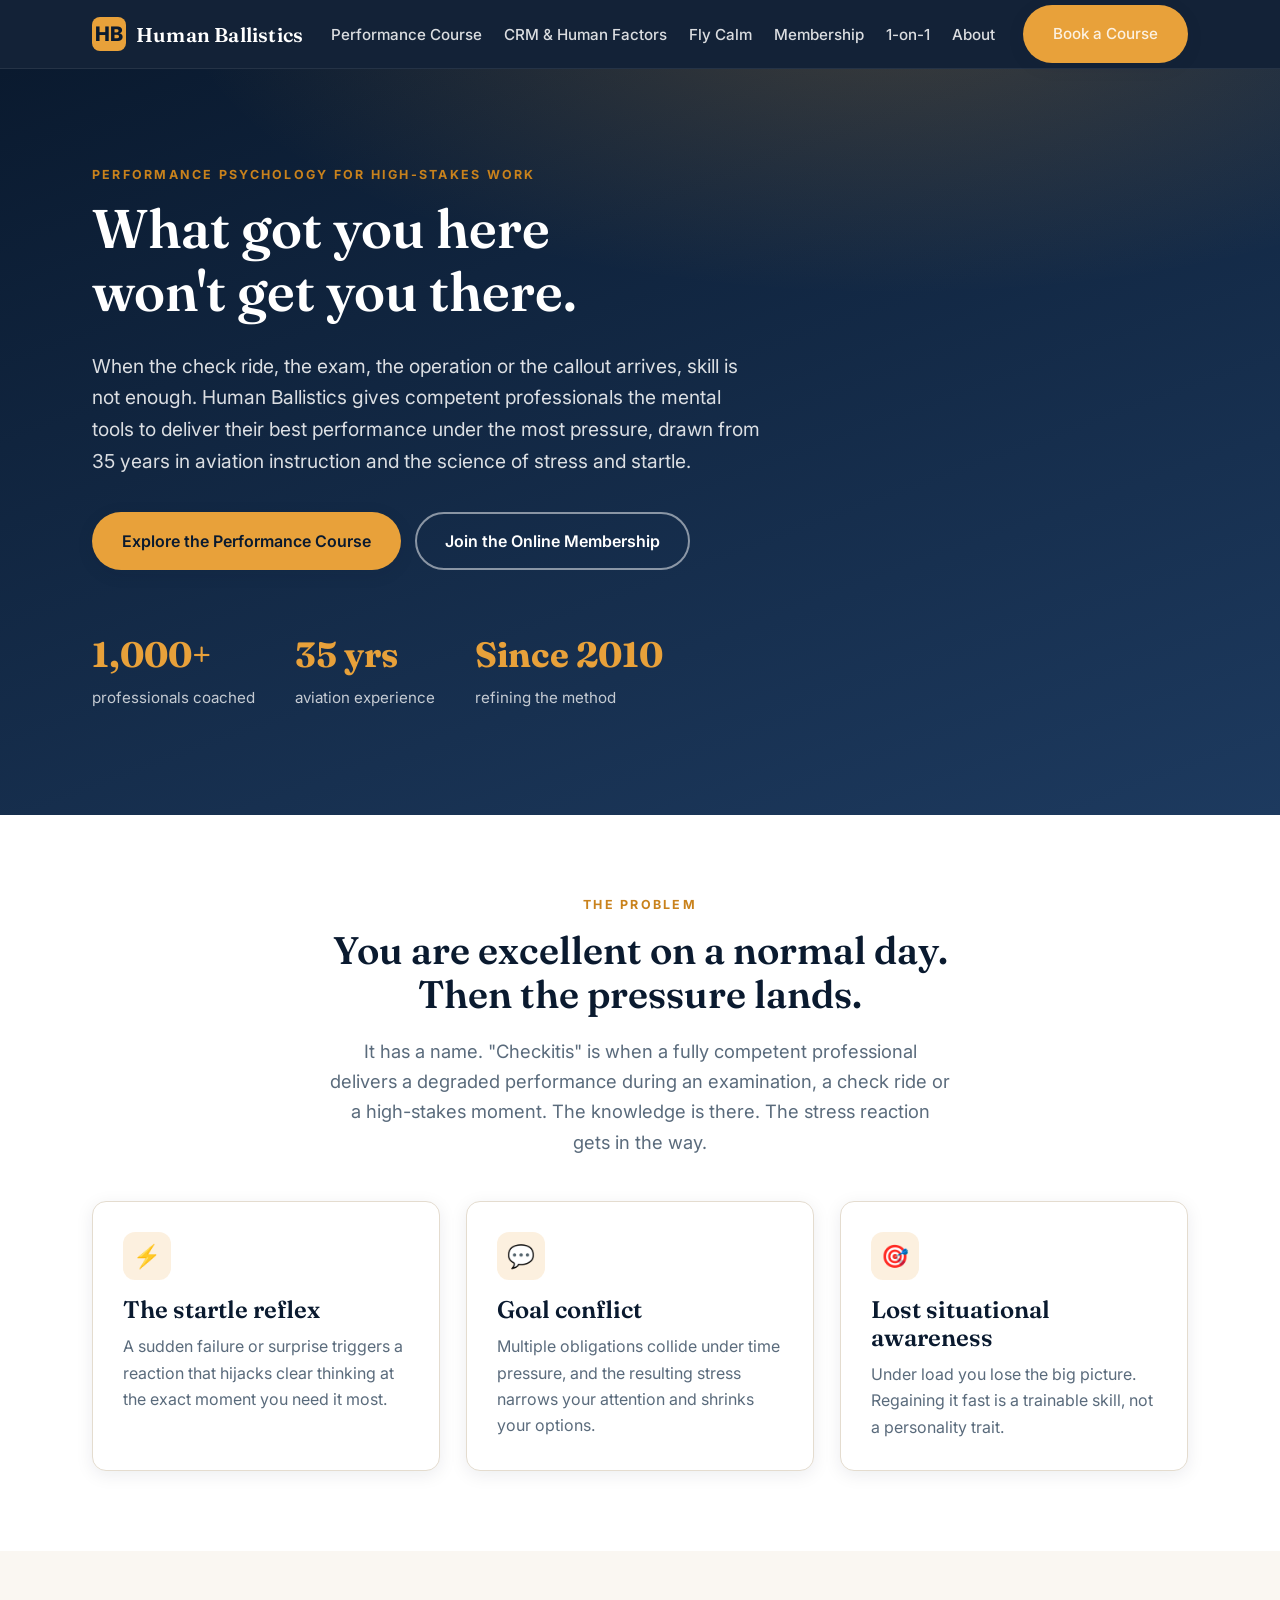
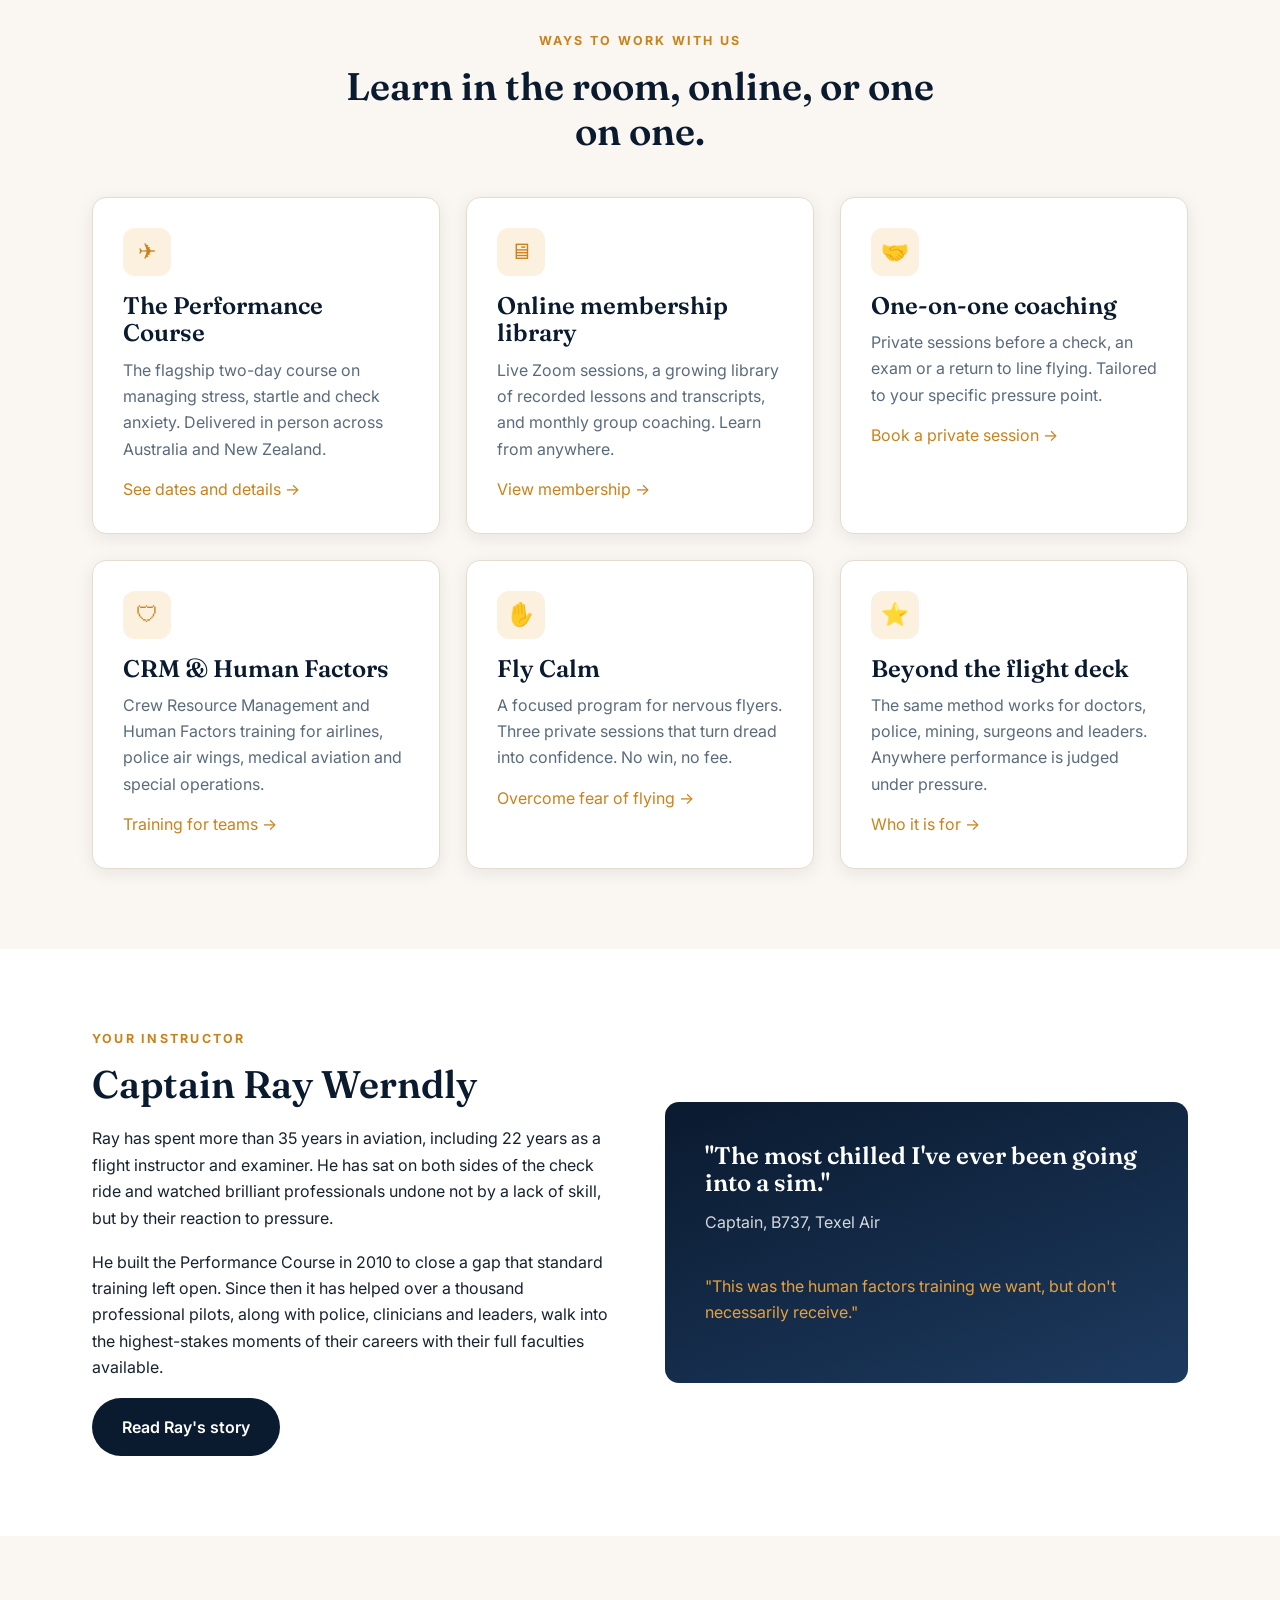
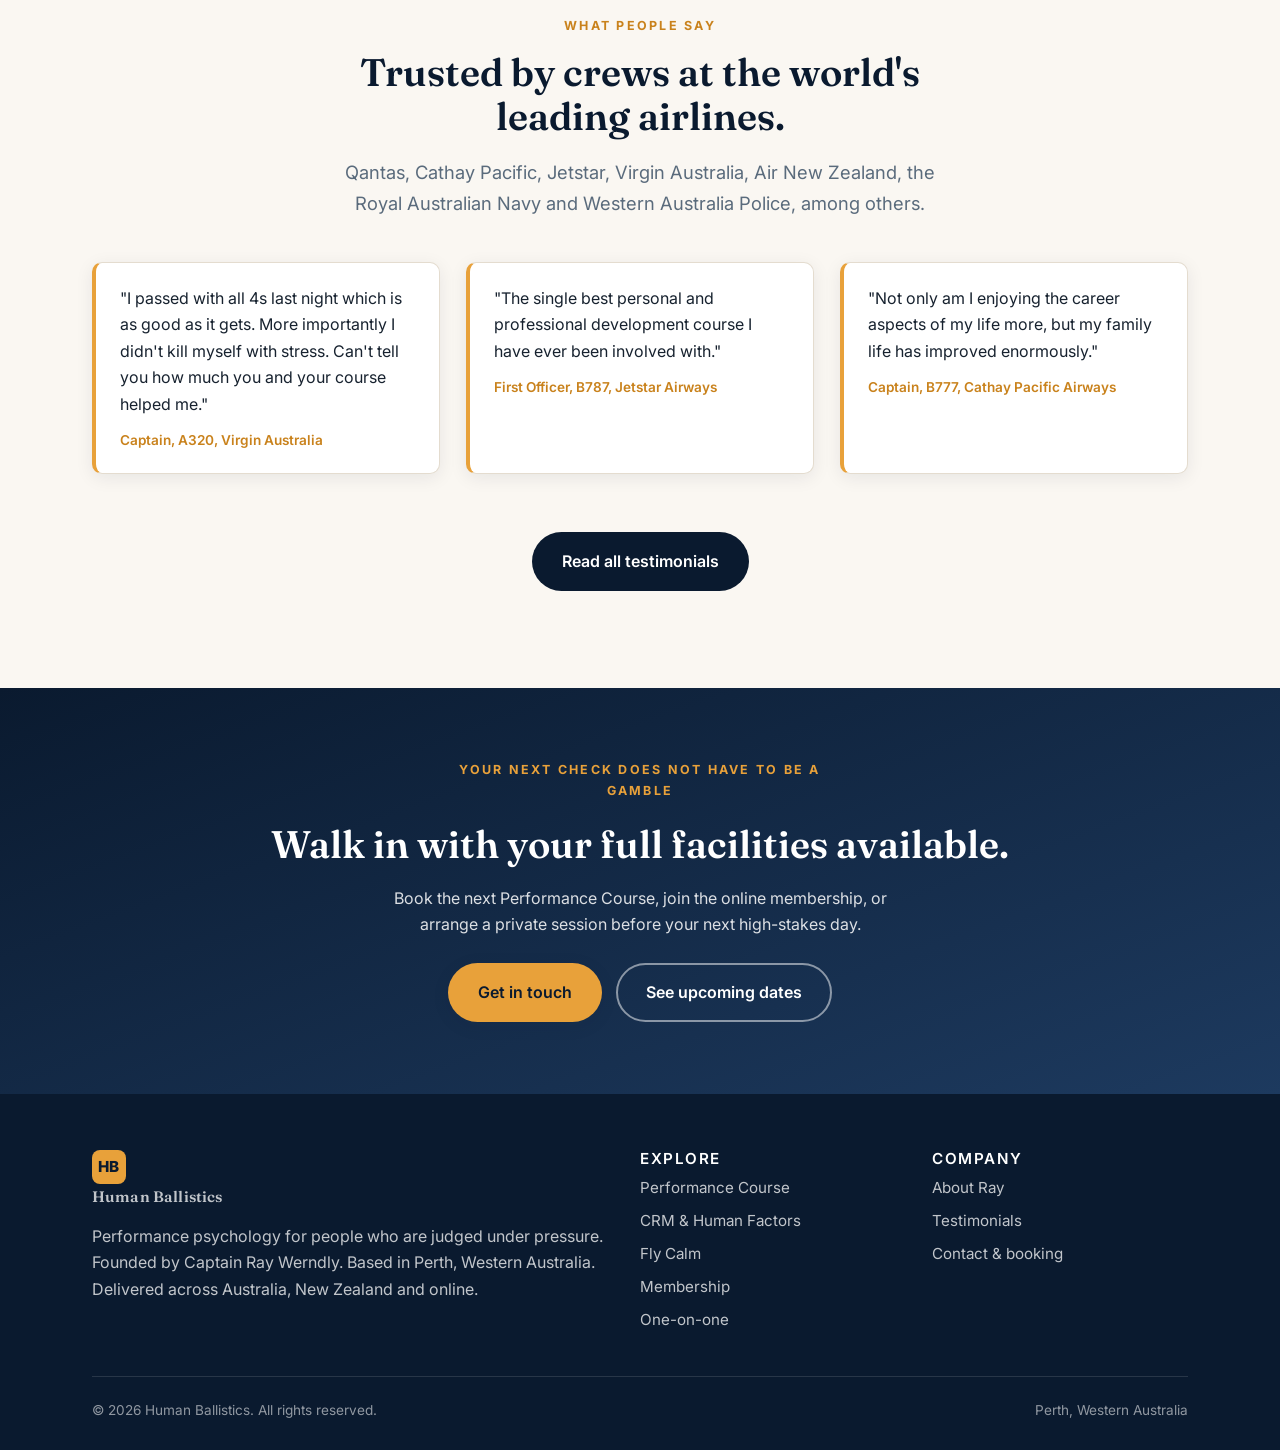
==== index.html @ 611123f1 "Human Ballistics preview site" ====
<!DOCTYPE html>
<html lang="en-AU">
<head>
  <meta charset="UTF-8">
  <meta name="viewport" content="width=device-width, initial-scale=1.0">
  <title>Human Ballistics | Performance Under Pressure for High-Stakes Professionals</title>
  <meta name="description" content="Human Ballistics helps pilots, doctors, police and high-stakes professionals perform at their best when it counts. Founded by Captain Ray Werndly. Live courses, online sessions and one-on-one coaching.">
  <link rel="preconnect" href="https://fonts.googleapis.com">
  <link rel="preconnect" href="https://fonts.gstatic.com" crossorigin>
  <link href="https://fonts.googleapis.com/css2?family=Fraunces:opsz,wght@9..144,400;9..144,600&family=Inter:wght@400;500;600;700&display=swap" rel="stylesheet">
  <link rel="stylesheet" href="css/styles.css">
</head>
<body>

  <!-- HEADER -->
  <header class="site-header">
    <div class="container nav">
      <a class="brand" href="index.html">
        <span class="mark">HB</span> Human Ballistics
      </a>
      <button class="nav-toggle" aria-label="Menu">&#9776;</button>
      <ul class="nav-links">
        <li><a href="performance-course.html">Performance Course</a></li>
        <li><a href="crm-humanfactors.html">CRM &amp; Human Factors</a></li>
        <li><a href="fly-calm.html">Fly Calm</a></li>
        <li><a href="membership.html">Membership</a></li>
        <li><a href="one-on-one.html">1-on-1</a></li>
        <li><a href="about.html">About</a></li>
        <li class="nav-cta"><a class="btn btn-primary" href="contact.html">Book a Course</a></li>
      </ul>
    </div>
  </header>

  <!-- HERO -->
  <section class="hero">
    <div class="container">
      <p class="eyebrow">Performance psychology for high-stakes work</p>
      <h1>What got you here won't get you there.</h1>
      <p class="lead">When the check ride, the exam, the operation or the callout arrives, skill is not enough. Human Ballistics gives competent professionals the mental tools to deliver their best performance under the most pressure, drawn from 35 years in aviation instruction and the science of stress and startle.</p>
      <div class="hero-cta">
        <a class="btn btn-primary" href="performance-course.html">Explore the Performance Course</a>
        <a class="btn btn-ghost" href="membership.html">Join the Online Membership</a>
      </div>
      <div class="hero-stats">
        <div class="stat"><strong>1,000+</strong><span>professionals coached</span></div>
        <div class="stat"><strong>35 yrs</strong><span>aviation experience</span></div>
        <div class="stat"><strong>Since 2010</strong><span>refining the method</span></div>
      </div>
    </div>
  </section>

  <!-- PROBLEM -->
  <section class="section alt">
    <div class="container">
      <div class="section-head center">
        <p class="eyebrow">The problem</p>
        <h2>You are excellent on a normal day. Then the pressure lands.</h2>
        <p class="lead">It has a name. "Checkitis" is when a fully competent professional delivers a degraded performance during an examination, a check ride or a high-stakes moment. The knowledge is there. The stress reaction gets in the way.</p>
      </div>
      <div class="grid grid-3">
        <div class="card">
          <div class="icon">&#9889;</div>
          <h3>The startle reflex</h3>
          <p>A sudden failure or surprise triggers a reaction that hijacks clear thinking at the exact moment you need it most.</p>
        </div>
        <div class="card">
          <div class="icon">&#128172;</div>
          <h3>Goal conflict</h3>
          <p>Multiple obligations collide under time pressure, and the resulting stress narrows your attention and shrinks your options.</p>
        </div>
        <div class="card">
          <div class="icon">&#127919;</div>
          <h3>Lost situational awareness</h3>
          <p>Under load you lose the big picture. Regaining it fast is a trainable skill, not a personality trait.</p>
        </div>
      </div>
    </div>
  </section>

  <!-- OFFERINGS -->
  <section class="section">
    <div class="container">
      <div class="section-head center">
        <p class="eyebrow">Ways to work with us</p>
        <h2>Learn in the room, online, or one on one.</h2>
      </div>
      <div class="grid grid-3">
        <div class="card">
          <div class="icon">&#9992;</div>
          <h3>The Performance Course</h3>
          <p>The flagship two-day course on managing stress, startle and check anxiety. Delivered in person across Australia and New Zealand.</p>
          <p style="margin-top:14px"><a href="performance-course.html">See dates and details &rarr;</a></p>
        </div>
        <div class="card">
          <div class="icon">&#128421;</div>
          <h3>Online membership library</h3>
          <p>Live Zoom sessions, a growing library of recorded lessons and transcripts, and monthly group coaching. Learn from anywhere.</p>
          <p style="margin-top:14px"><a href="membership.html">View membership &rarr;</a></p>
        </div>
        <div class="card">
          <div class="icon">&#129309;</div>
          <h3>One-on-one coaching</h3>
          <p>Private sessions before a check, an exam or a return to line flying. Tailored to your specific pressure point.</p>
          <p style="margin-top:14px"><a href="one-on-one.html">Book a private session &rarr;</a></p>
        </div>
        <div class="card">
          <div class="icon">&#128737;</div>
          <h3>CRM &amp; Human Factors</h3>
          <p>Crew Resource Management and Human Factors training for airlines, police air wings, medical aviation and special operations.</p>
          <p style="margin-top:14px"><a href="crm-humanfactors.html">Training for teams &rarr;</a></p>
        </div>
        <div class="card">
          <div class="icon">&#9995;</div>
          <h3>Fly Calm</h3>
          <p>A focused program for nervous flyers. Three private sessions that turn dread into confidence. No win, no fee.</p>
          <p style="margin-top:14px"><a href="fly-calm.html">Overcome fear of flying &rarr;</a></p>
        </div>
        <div class="card">
          <div class="icon">&#11088;</div>
          <h3>Beyond the flight deck</h3>
          <p>The same method works for doctors, police, mining, surgeons and leaders. Anywhere performance is judged under pressure.</p>
          <p style="margin-top:14px"><a href="about.html">Who it is for &rarr;</a></p>
        </div>
      </div>
    </div>
  </section>

  <!-- FOUNDER -->
  <section class="section alt">
    <div class="container split">
      <div>
        <p class="eyebrow">Your instructor</p>
        <h2>Captain Ray Werndly</h2>
        <p>Ray has spent more than 35 years in aviation, including 22 years as a flight instructor and examiner. He has sat on both sides of the check ride and watched brilliant professionals undone not by a lack of skill, but by their reaction to pressure.</p>
        <p>He built the Performance Course in 2010 to close a gap that standard training left open. Since then it has helped over a thousand professional pilots, along with police, clinicians and leaders, walk into the highest-stakes moments of their careers with their full faculties available.</p>
        <a class="btn btn-dark" href="about.html">Read Ray's story</a>
      </div>
      <div class="panel">
        <h3>"The most chilled I've ever been going into a sim."</h3>
        <p>Captain, B737, Texel Air</p>
        <p style="margin-top:20px; color: var(--amber);">"This was the human factors training we want, but don't necessarily receive."</p>
      </div>
    </div>
  </section>

  <!-- TESTIMONIAL STRIP -->
  <section class="section">
    <div class="container">
      <div class="section-head center">
        <p class="eyebrow">What people say</p>
        <h2>Trusted by crews at the world's leading airlines.</h2>
        <p class="lead">Qantas, Cathay Pacific, Jetstar, Virgin Australia, Air New Zealand, the Royal Australian Navy and Western Australia Police, among others.</p>
      </div>
      <div class="grid grid-3">
        <div class="quote">
          <p>"I passed with all 4s last night which is as good as it gets. More importantly I didn't kill myself with stress. Can't tell you how much you and your course helped me."</p>
          <div class="who">Captain, A320, Virgin Australia</div>
        </div>
        <div class="quote">
          <p>"The single best personal and professional development course I have ever been involved with."</p>
          <div class="who">First Officer, B787, Jetstar Airways</div>
        </div>
        <div class="quote">
          <p>"Not only am I enjoying the career aspects of my life more, but my family life has improved enormously."</p>
          <div class="who">Captain, B777, Cathay Pacific Airways</div>
        </div>
      </div>
      <p class="center" style="margin-top:32px"><a class="btn btn-dark" href="testimonials.html">Read all testimonials</a></p>
    </div>
  </section>

  <!-- CTA BAND -->
  <section class="cta-band">
    <div class="container">
      <p class="eyebrow" style="color: var(--amber);">Your next check does not have to be a gamble</p>
      <h2>Walk in with your full facilities available.</h2>
      <p>Book the next Performance Course, join the online membership, or arrange a private session before your next high-stakes day.</p>
      <div class="hero-cta" style="justify-content:center">
        <a class="btn btn-primary" href="contact.html">Get in touch</a>
        <a class="btn btn-ghost" href="performance-course.html">See upcoming dates</a>
      </div>
    </div>
  </section>

  <!-- FOOTER -->
  <footer class="site-footer">
    <div class="container">
      <div class="footer-grid">
        <div>
          <a class="brand" href="index.html" style="margin-bottom:14px"><span class="mark">HB</span> Human Ballistics</a>
          <p>Performance psychology for people who are judged under pressure. Founded by Captain Ray Werndly. Based in Perth, Western Australia. Delivered across Australia, New Zealand and online.</p>
        </div>
        <div>
          <h4>Explore</h4>
          <a href="performance-course.html">Performance Course</a>
          <a href="crm-humanfactors.html">CRM &amp; Human Factors</a>
          <a href="fly-calm.html">Fly Calm</a>
          <a href="membership.html">Membership</a>
          <a href="one-on-one.html">One-on-one</a>
        </div>
        <div>
          <h4>Company</h4>
          <a href="about.html">About Ray</a>
          <a href="testimonials.html">Testimonials</a>
          <a href="contact.html">Contact &amp; booking</a>
        </div>
      </div>
      <!-- REBRAND NOTE: when the business is renamed, replace "Human Ballistics" and the "HB" monogram everywhere, and turn the line below into: Formerly Human Ballistics (humanballistics.com). -->
      <div class="footer-bottom">
        <span>&copy; <span class="year">2026</span> Human Ballistics. All rights reserved.</span>
        <span>Perth, Western Australia</span>
      </div>
    </div>
  </footer>

  <script src="js/main.js"></script>
</body>
</html>
---- css/styles.css ----
/* =========================================================
   Human Ballistics - shared stylesheet
   Brand colours, layout, components for all pages.
   To rebrand: change the --brand values in :root below and
   the wordmark text in each page header.
   ========================================================= */

:root {
  /* Brand palette */
  --navy: #0a1a2f;
  --navy-2: #12294a;
  --slate: #1d3a5f;
  --amber: #e8a13a;
  --amber-dark: #c9821c;
  --cream: #faf7f2;
  --ink: #17222f;
  --muted: #5a6b7c;
  --line: #e4dccf;
  --white: #ffffff;

  --maxw: 1140px;
  --radius: 14px;
  --shadow: 0 10px 40px rgba(10, 26, 47, 0.10);
  --shadow-soft: 0 4px 18px rgba(10, 26, 47, 0.08);

  --font-head: "Fraunces", Georgia, "Times New Roman", serif;
  --font-body: "Inter", -apple-system, BlinkMacSystemFont, "Segoe UI", Roboto, Helvetica, Arial, sans-serif;
}

* { box-sizing: border-box; }

html { scroll-behavior: smooth; }

body {
  margin: 0;
  font-family: var(--font-body);
  color: var(--ink);
  background: var(--cream);
  line-height: 1.65;
  -webkit-font-smoothing: antialiased;
}

h1, h2, h3, h4 {
  font-family: var(--font-head);
  font-weight: 600;
  line-height: 1.15;
  color: var(--navy);
  margin: 0 0 0.5em;
}

h1 { font-size: clamp(2.1rem, 5vw, 3.4rem); }
h2 { font-size: clamp(1.6rem, 3.4vw, 2.4rem); }
h3 { font-size: clamp(1.2rem, 2.2vw, 1.5rem); }

p { margin: 0 0 1.1em; }

a { color: var(--amber-dark); text-decoration: none; }
a:hover { text-decoration: underline; }

img { max-width: 100%; display: block; }

.container {
  width: 100%;
  max-width: var(--maxw);
  margin: 0 auto;
  padding: 0 22px;
}

.eyebrow {
  text-transform: uppercase;
  letter-spacing: 0.18em;
  font-size: 0.78rem;
  font-weight: 700;
  color: var(--amber-dark);
  margin-bottom: 0.8rem;
}

/* ---------- Buttons ---------- */
.btn {
  display: inline-block;
  padding: 14px 28px;
  border-radius: 999px;
  font-weight: 600;
  font-size: 1rem;
  cursor: pointer;
  border: 2px solid transparent;
  transition: transform 0.15s ease, box-shadow 0.15s ease, background 0.15s ease;
  text-decoration: none;
}
.btn:hover { text-decoration: none; transform: translateY(-2px); }
.btn-primary { background: var(--amber); color: var(--navy); box-shadow: var(--shadow-soft); }
.btn-primary:hover { background: var(--amber-dark); color: var(--white); }
.btn-ghost { background: transparent; color: var(--white); border-color: rgba(255,255,255,0.5); }
.btn-ghost:hover { background: rgba(255,255,255,0.12); }
.btn-dark { background: var(--navy); color: var(--white); }
.btn-dark:hover { background: var(--navy-2); color: var(--white); }

/* ---------- Header / nav ---------- */
.site-header {
  position: sticky;
  top: 0;
  z-index: 50;
  background: rgba(10, 26, 47, 0.96);
  backdrop-filter: blur(8px);
  color: var(--white);
  border-bottom: 1px solid rgba(255,255,255,0.08);
}
.nav {
  display: flex;
  align-items: center;
  justify-content: space-between;
  height: 68px;
}
.brand {
  display: flex;
  align-items: center;
  gap: 10px;
  color: var(--white);
  font-family: var(--font-head);
  font-weight: 600;
  font-size: 1.25rem;
  letter-spacing: 0.01em;
}
.brand:hover { text-decoration: none; }
.brand .mark {
  width: 34px; height: 34px;
  display: grid; place-items: center;
  border-radius: 8px;
  background: var(--amber);
  color: var(--navy);
  font-weight: 800;
  font-family: var(--font-body);
}
.nav-links {
  display: flex;
  align-items: center;
  gap: 22px;
  list-style: none;
  margin: 0; padding: 0;
}
.nav-links a {
  color: rgba(255,255,255,0.85);
  font-size: 0.95rem;
  font-weight: 500;
}
.nav-links a:hover { color: var(--white); text-decoration: none; }
.nav-links a.active { color: var(--amber); }
.nav-cta { margin-left: 6px; }

.nav-toggle {
  display: none;
  background: none;
  border: 0;
  color: var(--white);
  font-size: 1.6rem;
  cursor: pointer;
}

/* ---------- Hero ---------- */
.hero {
  background:
    radial-gradient(1200px 500px at 70% -10%, rgba(232,161,58,0.22), transparent 60%),
    linear-gradient(160deg, var(--navy) 0%, var(--slate) 100%);
  color: var(--white);
  padding: 96px 0 104px;
  position: relative;
  overflow: hidden;
}
.hero h1 { color: var(--white); max-width: 15ch; }
.hero .lead {
  font-size: 1.2rem;
  color: rgba(255,255,255,0.85);
  max-width: 56ch;
  margin-bottom: 1.8em;
}
.hero-cta { display: flex; gap: 14px; flex-wrap: wrap; }
.hero-stats {
  display: flex;
  gap: 40px;
  margin-top: 56px;
  flex-wrap: wrap;
}
.hero-stats .stat strong {
  display: block;
  font-family: var(--font-head);
  font-size: 2.2rem;
  color: var(--amber);
}
.hero-stats .stat span { color: rgba(255,255,255,0.75); font-size: 0.95rem; }

/* ---------- Sections ---------- */
.section { padding: 80px 0; }
.section-tight { padding: 56px 0; }
.section.alt { background: var(--white); }
.section-head { max-width: 62ch; margin-bottom: 44px; }
.section-head.center { margin-left: auto; margin-right: auto; text-align: center; }

/* ---------- Cards / grid ---------- */
.grid { display: grid; gap: 26px; }
.grid-3 { grid-template-columns: repeat(3, 1fr); }
.grid-2 { grid-template-columns: repeat(2, 1fr); }

.card {
  background: var(--white);
  border: 1px solid var(--line);
  border-radius: var(--radius);
  padding: 30px;
  box-shadow: var(--shadow-soft);
  transition: transform 0.18s ease, box-shadow 0.18s ease;
}
.card:hover { transform: translateY(-4px); box-shadow: var(--shadow); }
.card .icon {
  width: 48px; height: 48px;
  border-radius: 12px;
  background: rgba(232,161,58,0.16);
  color: var(--amber-dark);
  display: grid; place-items: center;
  font-size: 1.4rem;
  margin-bottom: 16px;
}
.card h3 { margin-bottom: 0.4em; }
.card p { color: var(--muted); margin-bottom: 0; }

/* Price cards */
.price-card { display: flex; flex-direction: column; }
.price-card .price {
  font-family: var(--font-head);
  font-size: 2.2rem;
  color: var(--navy);
  margin: 6px 0 2px;
}
.price-card .price small { font-size: 0.9rem; color: var(--muted); font-family: var(--font-body); }
.price-card ul { list-style: none; padding: 0; margin: 18px 0 24px; }
.price-card li { padding: 7px 0 7px 28px; position: relative; color: var(--ink); }
.price-card li::before {
  content: "\2713";
  position: absolute; left: 0; top: 7px;
  color: var(--amber-dark); font-weight: 700;
}
.price-card .btn { margin-top: auto; text-align: center; }
.price-card.featured { border-color: var(--amber); box-shadow: var(--shadow); position: relative; }
.badge-pop {
  position: absolute; top: -13px; right: 22px;
  background: var(--amber); color: var(--navy);
  font-size: 0.72rem; font-weight: 700; letter-spacing: 0.08em;
  text-transform: uppercase;
  padding: 5px 12px; border-radius: 999px;
}

/* ---------- Split feature ---------- */
.split { display: grid; grid-template-columns: 1fr 1fr; gap: 50px; align-items: center; }
.split .panel {
  background: linear-gradient(160deg, var(--navy) 0%, var(--slate) 100%);
  color: var(--white); border-radius: var(--radius); padding: 40px;
  min-height: 260px; display: flex; flex-direction: column; justify-content: center;
}
.split .panel h3 { color: var(--white); }
.split .panel p { color: rgba(255,255,255,0.82); }

/* ---------- Testimonials ---------- */
.quote-grid { columns: 3; column-gap: 26px; }
.quote {
  break-inside: avoid;
  background: var(--white);
  border: 1px solid var(--line);
  border-left: 4px solid var(--amber);
  border-radius: 10px;
  padding: 22px 24px;
  margin-bottom: 26px;
  box-shadow: var(--shadow-soft);
}
.quote p { font-size: 1rem; color: var(--ink); margin-bottom: 12px; }
.quote .who { font-size: 0.85rem; color: var(--amber-dark); font-weight: 600; }

/* ---------- Steps ---------- */
.steps { counter-reset: step; display: grid; gap: 20px; }
.step { display: flex; gap: 18px; align-items: flex-start; }
.step .num {
  counter-increment: step;
  flex: 0 0 auto;
  width: 40px; height: 40px; border-radius: 50%;
  background: var(--navy); color: var(--white);
  display: grid; place-items: center; font-weight: 700;
}
.step .num::before { content: counter(step); }
.step h4 { margin-bottom: 0.2em; }
.step p { color: var(--muted); margin-bottom: 0; }

/* ---------- CTA band ---------- */
.cta-band {
  background: linear-gradient(160deg, var(--navy) 0%, var(--slate) 100%);
  color: var(--white); text-align: center; padding: 72px 0;
}
.cta-band h2 { color: var(--white); }
.cta-band p { color: rgba(255,255,255,0.85); max-width: 52ch; margin: 0 auto 1.6em; }

/* ---------- FAQ ---------- */
.faq details {
  background: var(--white); border: 1px solid var(--line);
  border-radius: 10px; padding: 4px 22px; margin-bottom: 14px;
}
.faq summary {
  cursor: pointer; font-weight: 600; color: var(--navy);
  padding: 16px 0; list-style: none;
}
.faq summary::-webkit-details-marker { display: none; }
.faq summary::after { content: "+"; float: right; color: var(--amber-dark); font-size: 1.3rem; }
.faq details[open] summary::after { content: "\2212"; }
.faq details p { color: var(--muted); padding-bottom: 8px; }

/* ---------- Footer ---------- */
.site-footer {
  background: var(--navy); color: rgba(255,255,255,0.75);
  padding: 56px 0 28px; margin-top: 0;
}
.footer-grid { display: grid; grid-template-columns: 2fr 1fr 1fr; gap: 36px; }
.site-footer h4 { color: var(--white); font-family: var(--font-body); font-size: 0.95rem; text-transform: uppercase; letter-spacing: 0.1em; }
.site-footer a { color: rgba(255,255,255,0.75); display: block; margin-bottom: 8px; font-size: 0.95rem; }
.site-footer a:hover { color: var(--amber); text-decoration: none; }
.footer-bottom {
  border-top: 1px solid rgba(255,255,255,0.12);
  margin-top: 36px; padding-top: 22px;
  display: flex; justify-content: space-between; flex-wrap: wrap; gap: 10px;
  font-size: 0.85rem; color: rgba(255,255,255,0.55);
}

/* ---------- Utility ---------- */
.center { text-align: center; }
.mt-0 { margin-top: 0; }
.lead { font-size: 1.15rem; color: var(--muted); }
.pill {
  display: inline-block; padding: 5px 14px; border-radius: 999px;
  background: rgba(232,161,58,0.16); color: var(--amber-dark);
  font-size: 0.8rem; font-weight: 600; margin-bottom: 12px;
}
.note {
  background: rgba(232,161,58,0.10);
  border: 1px solid rgba(232,161,58,0.35);
  border-radius: 10px; padding: 16px 20px; color: var(--ink);
}

/* ---------- Responsive ---------- */
@media (max-width: 900px) {
  .grid-3 { grid-template-columns: 1fr; }
  .grid-2 { grid-template-columns: 1fr; }
  .split { grid-template-columns: 1fr; }
  .quote-grid { columns: 2; }
  .footer-grid { grid-template-columns: 1fr 1fr; }
  .nav-links {
    display: none;
    position: absolute; top: 68px; left: 0; right: 0;
    flex-direction: column; align-items: flex-start;
    background: var(--navy); padding: 18px 22px; gap: 16px;
    border-bottom: 1px solid rgba(255,255,255,0.1);
  }
  .nav-links.open { display: flex; }
  .nav-toggle { display: block; }
  .hero-stats { gap: 28px; }
}
@media (max-width: 560px) {
  .quote-grid { columns: 1; }
  .footer-grid { grid-template-columns: 1fr; }
  .hero { padding: 68px 0 76px; }
  .section { padding: 56px 0; }
}
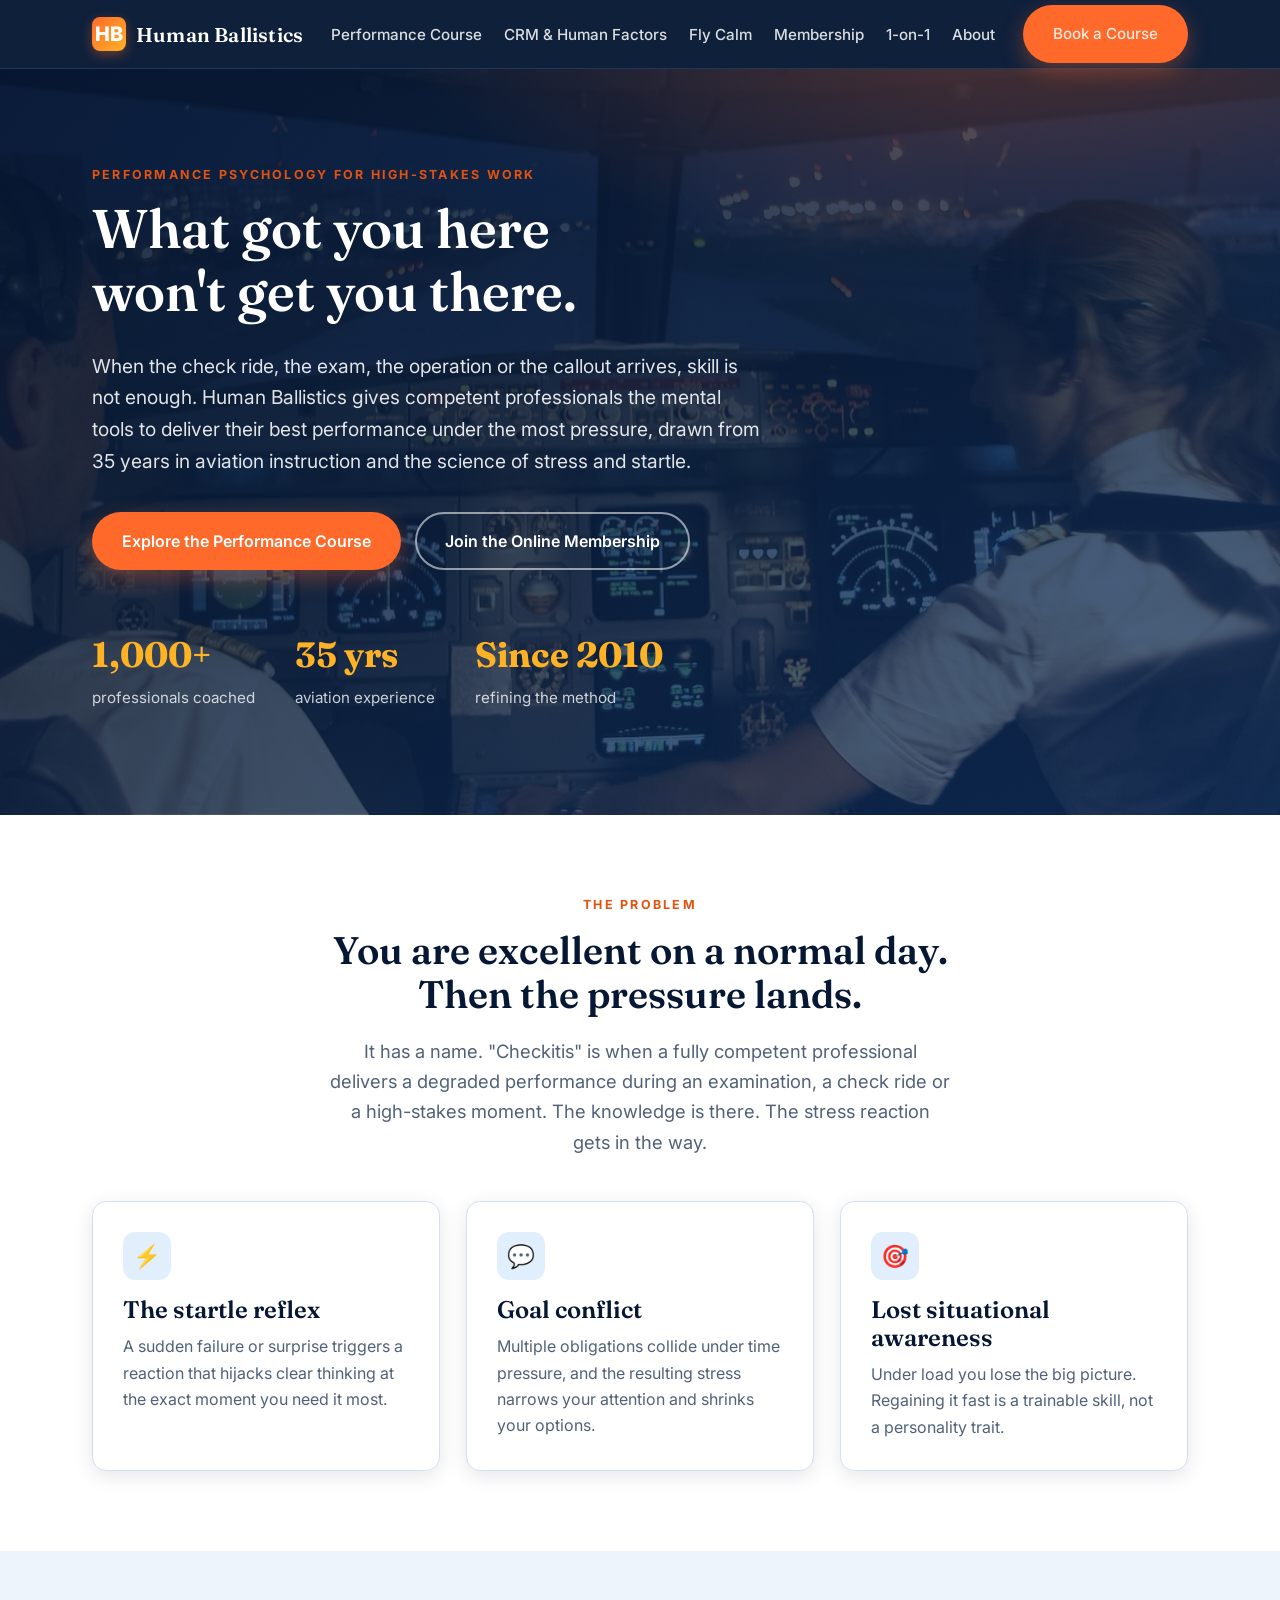
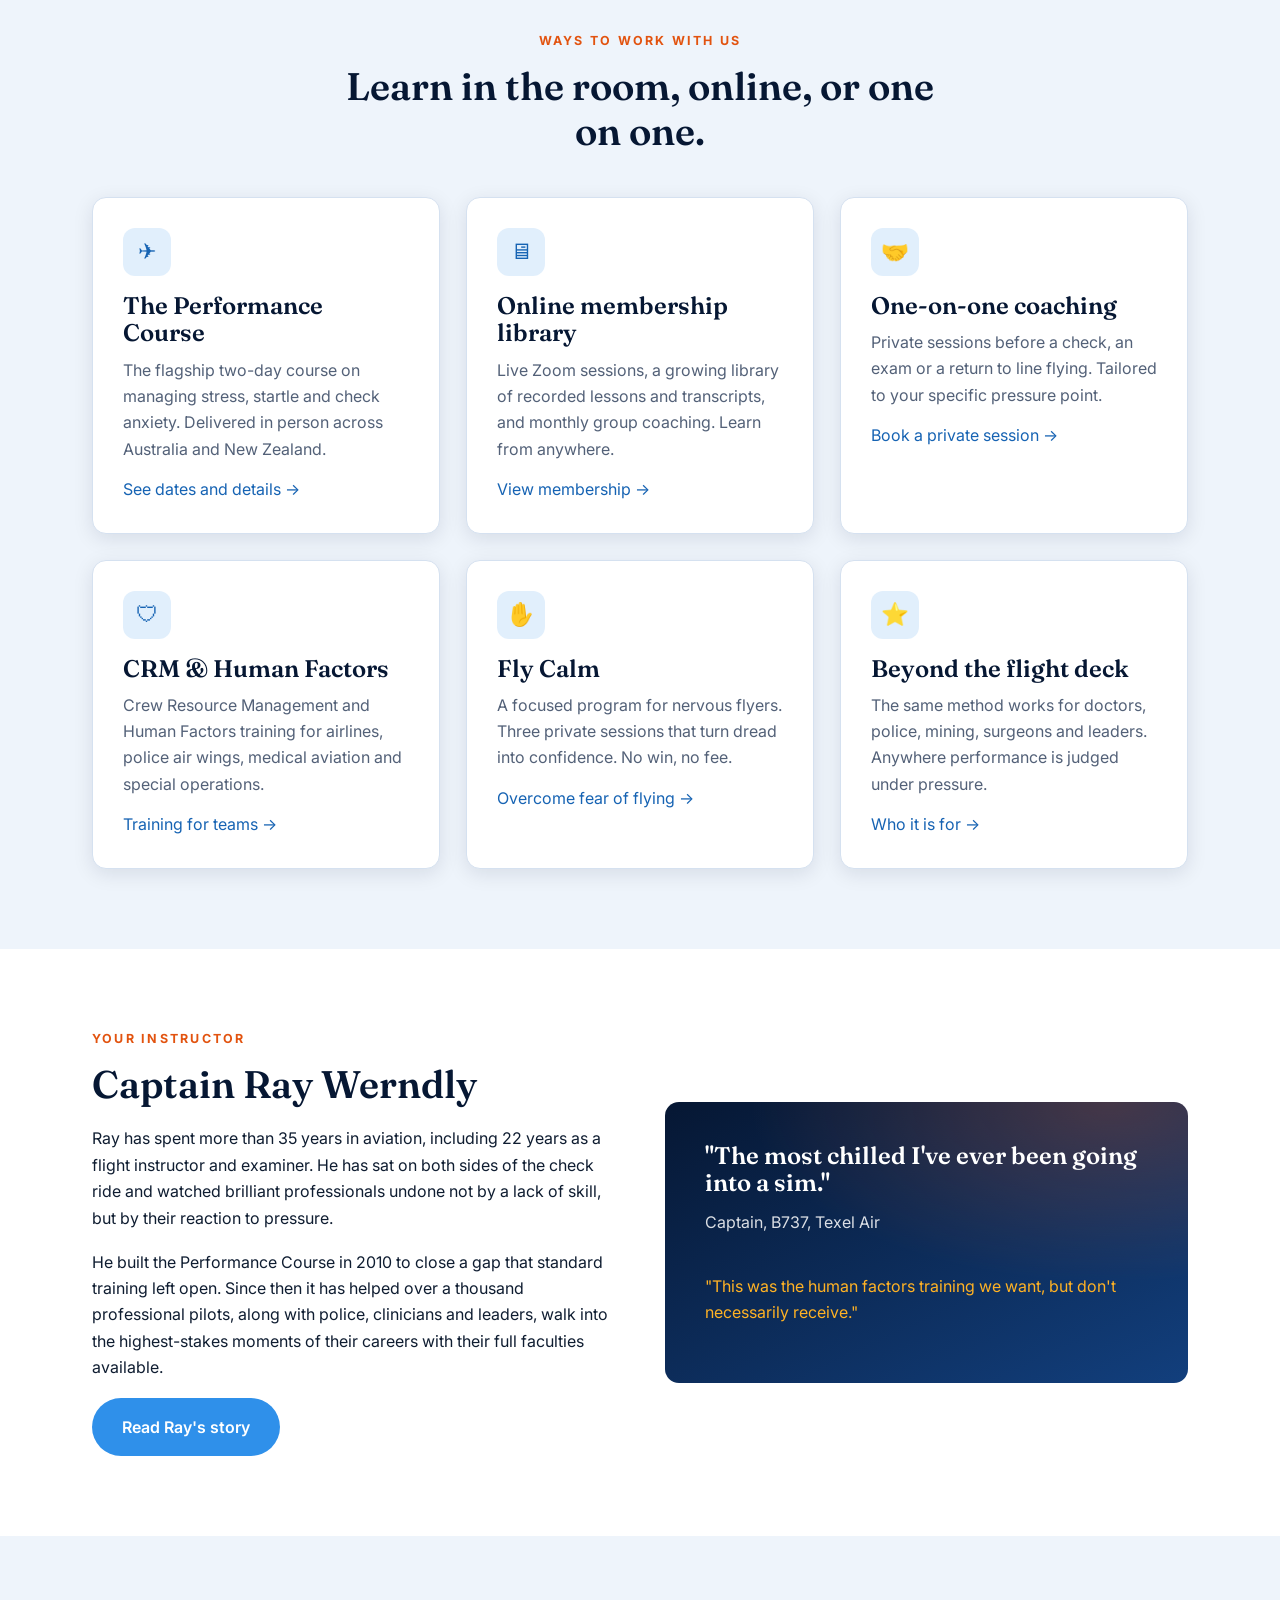
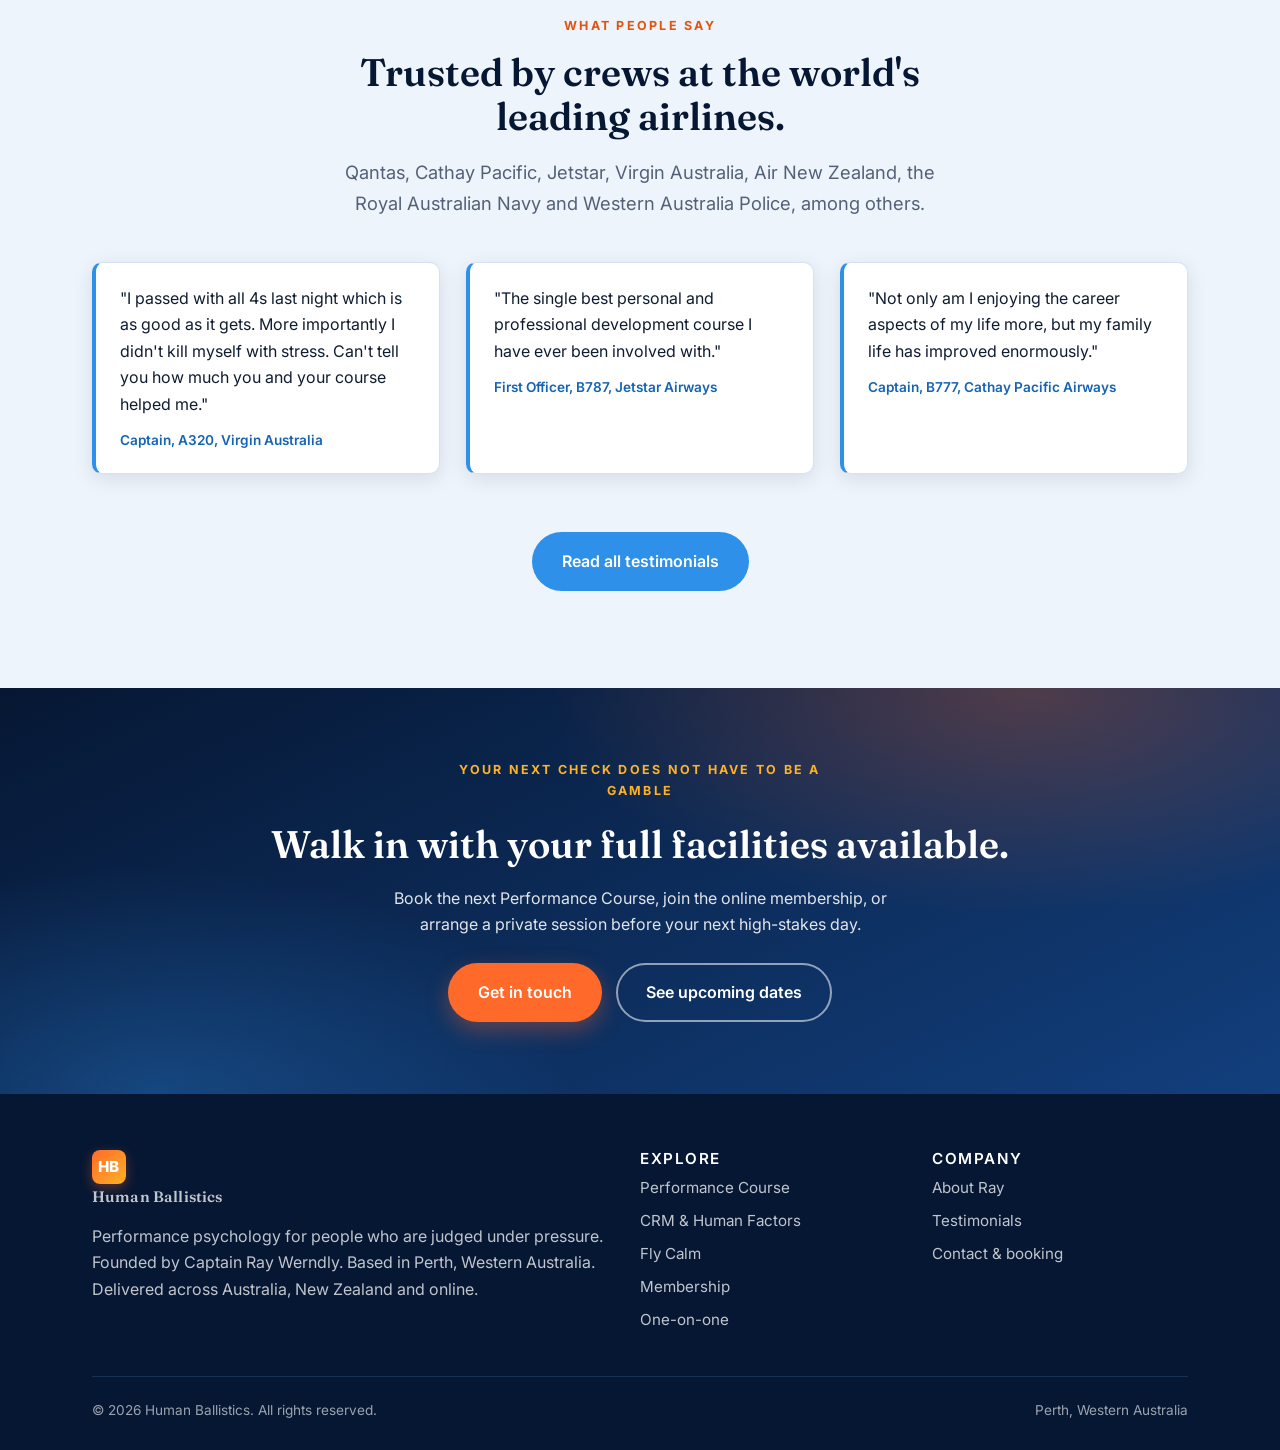
==== commit 43effa8d: "Bring in original site photos: dusk cockpit hero, performance curve, throttle, Fly Calm, AU/NZ flags" ====
--- a/index.html
+++ b/index.html
@@ -32,7 +32,7 @@
   </header>
 
   <!-- HERO -->
-  <section class="hero">
+  <section class="hero hero--photo">
     <div class="container">
       <p class="eyebrow">Performance psychology for high-stakes work</p>
       <h1>What got you here won't get you there.</h1>
--- a/css/styles.css
+++ b/css/styles.css
@@ -1,27 +1,44 @@
 /* =========================================================
    Human Ballistics - shared stylesheet
-   Brand colours, layout, components for all pages.
-   To rebrand: change the --brand values in :root below and
+   "Flight deck at dusk" aviation palette, sales-forward.
+   Deep sky-blue gradients + sunset glow, with a punchy
+   sunset-orange call-to-action colour.
+   To rebrand: change the palette values in :root below and
    the wordmark text in each page header.
    ========================================================= */
 
 :root {
-  /* Brand palette */
-  --navy: #0a1a2f;
-  --navy-2: #12294a;
-  --slate: #1d3a5f;
-  --amber: #e8a13a;
-  --amber-dark: #c9821c;
-  --cream: #faf7f2;
-  --ink: #17222f;
-  --muted: #5a6b7c;
-  --line: #e4dccf;
+  /* Deep sky (backgrounds, headers, gradients) */
+  --navy: #061733;
+  --navy-2: #0c2a57;
+  --slate: #123f7d;
+
+  /* Sky blue (aviation accent) */
+  --sky: #2f90ea;
+  --sky-light: #6bb8ff;
+  --sky-dark: #1663b3;
+
+  /* Sunset orange (the sales / call-to-action colour) */
+  --accent: #ff6a2b;
+  --accent-dark: #e2530f;
+
+  /* Instrument amber (numbers, highlights). --amber kept as an
+     alias so any older references still resolve. */
+  --gold: #ffb224;
+  --gold-dark: #d98a00;
+  --amber: #ffb224;
+  --amber-dark: #d98a00;
+
+  --cream: #eef4fb;
+  --ink: #0f1d31;
+  --muted: #536178;
+  --line: #d5e1f0;
   --white: #ffffff;
 
   --maxw: 1140px;
   --radius: 14px;
-  --shadow: 0 10px 40px rgba(10, 26, 47, 0.10);
-  --shadow-soft: 0 4px 18px rgba(10, 26, 47, 0.08);
+  --shadow: 0 12px 42px rgba(6, 23, 51, 0.16);
+  --shadow-soft: 0 5px 20px rgba(6, 23, 51, 0.10);
 
   --font-head: "Fraunces", Georgia, "Times New Roman", serif;
   --font-body: "Inter", -apple-system, BlinkMacSystemFont, "Segoe UI", Roboto, Helvetica, Arial, sans-serif;
@@ -54,7 +71,7 @@
 
 p { margin: 0 0 1.1em; }
 
-a { color: var(--amber-dark); text-decoration: none; }
+a { color: var(--sky-dark); text-decoration: none; }
 a:hover { text-decoration: underline; }
 
 img { max-width: 100%; display: block; }
@@ -71,7 +88,7 @@
   letter-spacing: 0.18em;
   font-size: 0.78rem;
   font-weight: 700;
-  color: var(--amber-dark);
+  color: var(--accent-dark);
   margin-bottom: 0.8rem;
 }
 
@@ -88,22 +105,26 @@
   text-decoration: none;
 }
 .btn:hover { text-decoration: none; transform: translateY(-2px); }
-.btn-primary { background: var(--amber); color: var(--navy); box-shadow: var(--shadow-soft); }
-.btn-primary:hover { background: var(--amber-dark); color: var(--white); }
-.btn-ghost { background: transparent; color: var(--white); border-color: rgba(255,255,255,0.5); }
-.btn-ghost:hover { background: rgba(255,255,255,0.12); }
-.btn-dark { background: var(--navy); color: var(--white); }
-.btn-dark:hover { background: var(--navy-2); color: var(--white); }
+.btn-primary {
+  background: var(--accent);
+  color: var(--white);
+  box-shadow: 0 8px 22px rgba(255, 106, 43, 0.34);
+}
+.btn-primary:hover { background: var(--accent-dark); color: var(--white); box-shadow: 0 10px 26px rgba(255, 106, 43, 0.42); }
+.btn-ghost { background: transparent; color: var(--white); border-color: rgba(255,255,255,0.55); }
+.btn-ghost:hover { background: rgba(255,255,255,0.14); }
+.btn-dark { background: var(--sky); color: var(--white); }
+.btn-dark:hover { background: var(--sky-dark); color: var(--white); }
 
 /* ---------- Header / nav ---------- */
 .site-header {
   position: sticky;
   top: 0;
   z-index: 50;
-  background: rgba(10, 26, 47, 0.96);
+  background: rgba(6, 23, 51, 0.96);
   backdrop-filter: blur(8px);
   color: var(--white);
-  border-bottom: 1px solid rgba(255,255,255,0.08);
+  border-bottom: 1px solid rgba(107,184,255,0.16);
 }
 .nav {
   display: flex;
@@ -126,10 +147,11 @@
   width: 34px; height: 34px;
   display: grid; place-items: center;
   border-radius: 8px;
-  background: var(--amber);
-  color: var(--navy);
+  background: linear-gradient(135deg, var(--accent) 0%, var(--gold) 100%);
+  color: var(--white);
   font-weight: 800;
   font-family: var(--font-body);
+  box-shadow: 0 4px 12px rgba(255,106,43,0.35);
 }
 .nav-links {
   display: flex;
@@ -144,7 +166,7 @@
   font-weight: 500;
 }
 .nav-links a:hover { color: var(--white); text-decoration: none; }
-.nav-links a.active { color: var(--amber); }
+.nav-links a.active { color: var(--sky-light); }
 .nav-cta { margin-left: 6px; }
 
 .nav-toggle {
@@ -159,8 +181,9 @@
 /* ---------- Hero ---------- */
 .hero {
   background:
-    radial-gradient(1200px 500px at 70% -10%, rgba(232,161,58,0.22), transparent 60%),
-    linear-gradient(160deg, var(--navy) 0%, var(--slate) 100%);
+    radial-gradient(1100px 480px at 78% -15%, rgba(255,106,43,0.30), transparent 60%),
+    radial-gradient(900px 520px at 8% 8%, rgba(47,144,234,0.34), transparent 58%),
+    linear-gradient(155deg, var(--navy) 0%, var(--navy-2) 46%, var(--slate) 100%);
   color: var(--white);
   padding: 96px 0 104px;
   position: relative;
@@ -169,7 +192,7 @@
 .hero h1 { color: var(--white); max-width: 15ch; }
 .hero .lead {
   font-size: 1.2rem;
-  color: rgba(255,255,255,0.85);
+  color: rgba(255,255,255,0.88);
   max-width: 56ch;
   margin-bottom: 1.8em;
 }
@@ -184,9 +207,9 @@
   display: block;
   font-family: var(--font-head);
   font-size: 2.2rem;
-  color: var(--amber);
-}
-.hero-stats .stat span { color: rgba(255,255,255,0.75); font-size: 0.95rem; }
+  color: var(--gold);
+}
+.hero-stats .stat span { color: rgba(255,255,255,0.78); font-size: 0.95rem; }
 
 /* ---------- Sections ---------- */
 .section { padding: 80px 0; }
@@ -212,8 +235,8 @@
 .card .icon {
   width: 48px; height: 48px;
   border-radius: 12px;
-  background: rgba(232,161,58,0.16);
-  color: var(--amber-dark);
+  background: rgba(47,144,234,0.14);
+  color: var(--sky-dark);
   display: grid; place-items: center;
   font-size: 1.4rem;
   margin-bottom: 16px;
@@ -235,27 +258,30 @@
 .price-card li::before {
   content: "\2713";
   position: absolute; left: 0; top: 7px;
-  color: var(--amber-dark); font-weight: 700;
+  color: var(--accent); font-weight: 700;
 }
 .price-card .btn { margin-top: auto; text-align: center; }
-.price-card.featured { border-color: var(--amber); box-shadow: var(--shadow); position: relative; }
+.price-card.featured { border-color: var(--accent); border-width: 2px; box-shadow: var(--shadow); position: relative; }
 .badge-pop {
   position: absolute; top: -13px; right: 22px;
-  background: var(--amber); color: var(--navy);
+  background: var(--accent); color: var(--white);
   font-size: 0.72rem; font-weight: 700; letter-spacing: 0.08em;
   text-transform: uppercase;
   padding: 5px 12px; border-radius: 999px;
+  box-shadow: 0 4px 12px rgba(255,106,43,0.35);
 }
 
 /* ---------- Split feature ---------- */
 .split { display: grid; grid-template-columns: 1fr 1fr; gap: 50px; align-items: center; }
 .split .panel {
-  background: linear-gradient(160deg, var(--navy) 0%, var(--slate) 100%);
+  background:
+    radial-gradient(600px 300px at 85% 0%, rgba(255,106,43,0.24), transparent 60%),
+    linear-gradient(155deg, var(--navy) 0%, var(--slate) 100%);
   color: var(--white); border-radius: var(--radius); padding: 40px;
   min-height: 260px; display: flex; flex-direction: column; justify-content: center;
 }
 .split .panel h3 { color: var(--white); }
-.split .panel p { color: rgba(255,255,255,0.82); }
+.split .panel p { color: rgba(255,255,255,0.85); }
 
 /* ---------- Testimonials ---------- */
 .quote-grid { columns: 3; column-gap: 26px; }
@@ -263,14 +289,14 @@
   break-inside: avoid;
   background: var(--white);
   border: 1px solid var(--line);
-  border-left: 4px solid var(--amber);
+  border-left: 4px solid var(--sky);
   border-radius: 10px;
   padding: 22px 24px;
   margin-bottom: 26px;
   box-shadow: var(--shadow-soft);
 }
 .quote p { font-size: 1rem; color: var(--ink); margin-bottom: 12px; }
-.quote .who { font-size: 0.85rem; color: var(--amber-dark); font-weight: 600; }
+.quote .who { font-size: 0.85rem; color: var(--sky-dark); font-weight: 600; }
 
 /* ---------- Steps ---------- */
 .steps { counter-reset: step; display: grid; gap: 20px; }
@@ -279,7 +305,8 @@
   counter-increment: step;
   flex: 0 0 auto;
   width: 40px; height: 40px; border-radius: 50%;
-  background: var(--navy); color: var(--white);
+  background: linear-gradient(135deg, var(--sky) 0%, var(--slate) 100%);
+  color: var(--white);
   display: grid; place-items: center; font-weight: 700;
 }
 .step .num::before { content: counter(step); }
@@ -288,11 +315,14 @@
 
 /* ---------- CTA band ---------- */
 .cta-band {
-  background: linear-gradient(160deg, var(--navy) 0%, var(--slate) 100%);
+  background:
+    radial-gradient(800px 380px at 80% 0%, rgba(255,106,43,0.28), transparent 60%),
+    radial-gradient(700px 380px at 12% 100%, rgba(47,144,234,0.28), transparent 60%),
+    linear-gradient(155deg, var(--navy) 0%, var(--slate) 100%);
   color: var(--white); text-align: center; padding: 72px 0;
 }
 .cta-band h2 { color: var(--white); }
-.cta-band p { color: rgba(255,255,255,0.85); max-width: 52ch; margin: 0 auto 1.6em; }
+.cta-band p { color: rgba(255,255,255,0.88); max-width: 52ch; margin: 0 auto 1.6em; }
 
 /* ---------- FAQ ---------- */
 .faq details {
@@ -304,7 +334,7 @@
   padding: 16px 0; list-style: none;
 }
 .faq summary::-webkit-details-marker { display: none; }
-.faq summary::after { content: "+"; float: right; color: var(--amber-dark); font-size: 1.3rem; }
+.faq summary::after { content: "+"; float: right; color: var(--accent-dark); font-size: 1.3rem; }
 .faq details[open] summary::after { content: "\2212"; }
 .faq details p { color: var(--muted); padding-bottom: 8px; }
 
@@ -316,12 +346,12 @@
 .footer-grid { display: grid; grid-template-columns: 2fr 1fr 1fr; gap: 36px; }
 .site-footer h4 { color: var(--white); font-family: var(--font-body); font-size: 0.95rem; text-transform: uppercase; letter-spacing: 0.1em; }
 .site-footer a { color: rgba(255,255,255,0.75); display: block; margin-bottom: 8px; font-size: 0.95rem; }
-.site-footer a:hover { color: var(--amber); text-decoration: none; }
+.site-footer a:hover { color: var(--sky-light); text-decoration: none; }
 .footer-bottom {
-  border-top: 1px solid rgba(255,255,255,0.12);
+  border-top: 1px solid rgba(107,184,255,0.16);
   margin-top: 36px; padding-top: 22px;
   display: flex; justify-content: space-between; flex-wrap: wrap; gap: 10px;
-  font-size: 0.85rem; color: rgba(255,255,255,0.55);
+  font-size: 0.85rem; color: rgba(255,255,255,0.6);
 }
 
 /* ---------- Utility ---------- */
@@ -330,13 +360,54 @@
 .lead { font-size: 1.15rem; color: var(--muted); }
 .pill {
   display: inline-block; padding: 5px 14px; border-radius: 999px;
-  background: rgba(232,161,58,0.16); color: var(--amber-dark);
+  background: rgba(47,144,234,0.14); color: var(--sky-dark);
   font-size: 0.8rem; font-weight: 600; margin-bottom: 12px;
 }
 .note {
-  background: rgba(232,161,58,0.10);
-  border: 1px solid rgba(232,161,58,0.35);
+  background: rgba(255,178,36,0.12);
+  border: 1px solid rgba(255,178,36,0.42);
   border-radius: 10px; padding: 16px 20px; color: var(--ink);
+}
+
+/* ---------- Photo hero (real cockpit-at-dusk image behind the gradient) ---------- */
+.hero--photo {
+  background:
+    radial-gradient(1100px 480px at 80% -12%, rgba(255,106,43,0.32), transparent 60%),
+    linear-gradient(155deg, rgba(6,23,51,0.90) 0%, rgba(10,32,66,0.82) 48%, rgba(16,52,104,0.72) 100%),
+    url("../assets/hero-cockpit-dusk.jpg");
+  background-size: auto, auto, cover;
+  background-position: center, center, center 38%;
+  background-repeat: no-repeat;
+}
+
+/* ---------- Images ---------- */
+.figure-img {
+  width: 100%;
+  border-radius: var(--radius);
+  box-shadow: var(--shadow);
+  display: block;
+}
+.figure-cap {
+  font-size: 0.88rem;
+  color: var(--muted);
+  margin-top: 10px;
+  text-align: center;
+}
+/* Dark frame for diagrams that have a black background (e.g. the performance curve) */
+.figure-dark {
+  background: linear-gradient(160deg, var(--navy) 0%, var(--slate) 100%);
+  border-radius: var(--radius);
+  padding: 22px;
+  box-shadow: var(--shadow);
+}
+.figure-dark img { width: 100%; border-radius: 8px; display: block; }
+.media-round { border-radius: var(--radius); box-shadow: var(--shadow); width: 100%; object-fit: cover; }
+
+/* Small country flag next to a heading */
+.flag {
+  width: 26px; height: auto; border-radius: 4px;
+  vertical-align: middle; margin-right: 9px;
+  box-shadow: 0 1px 3px rgba(6,23,51,0.25);
 }
 
 /* ---------- Responsive ---------- */
@@ -351,7 +422,7 @@
     position: absolute; top: 68px; left: 0; right: 0;
     flex-direction: column; align-items: flex-start;
     background: var(--navy); padding: 18px 22px; gap: 16px;
-    border-bottom: 1px solid rgba(255,255,255,0.1);
+    border-bottom: 1px solid rgba(107,184,255,0.16);
   }
   .nav-links.open { display: flex; }
   .nav-toggle { display: block; }
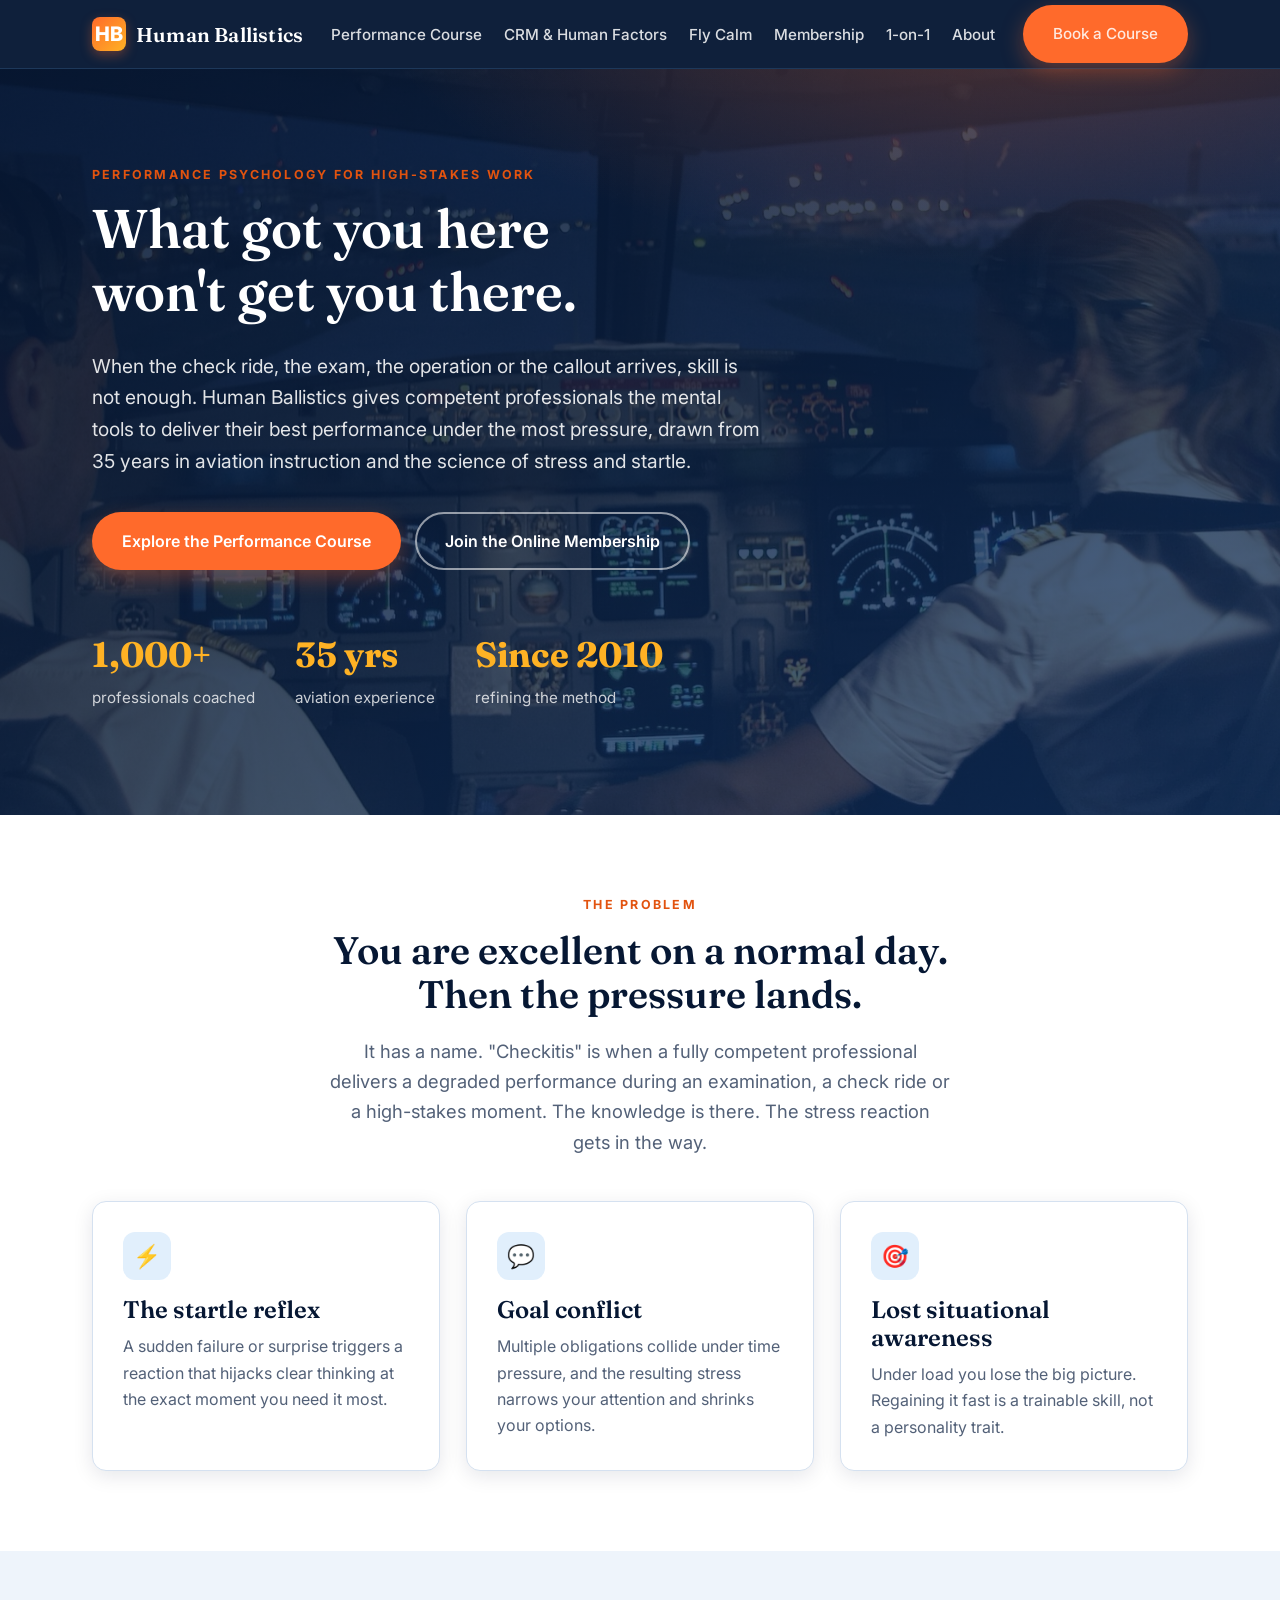
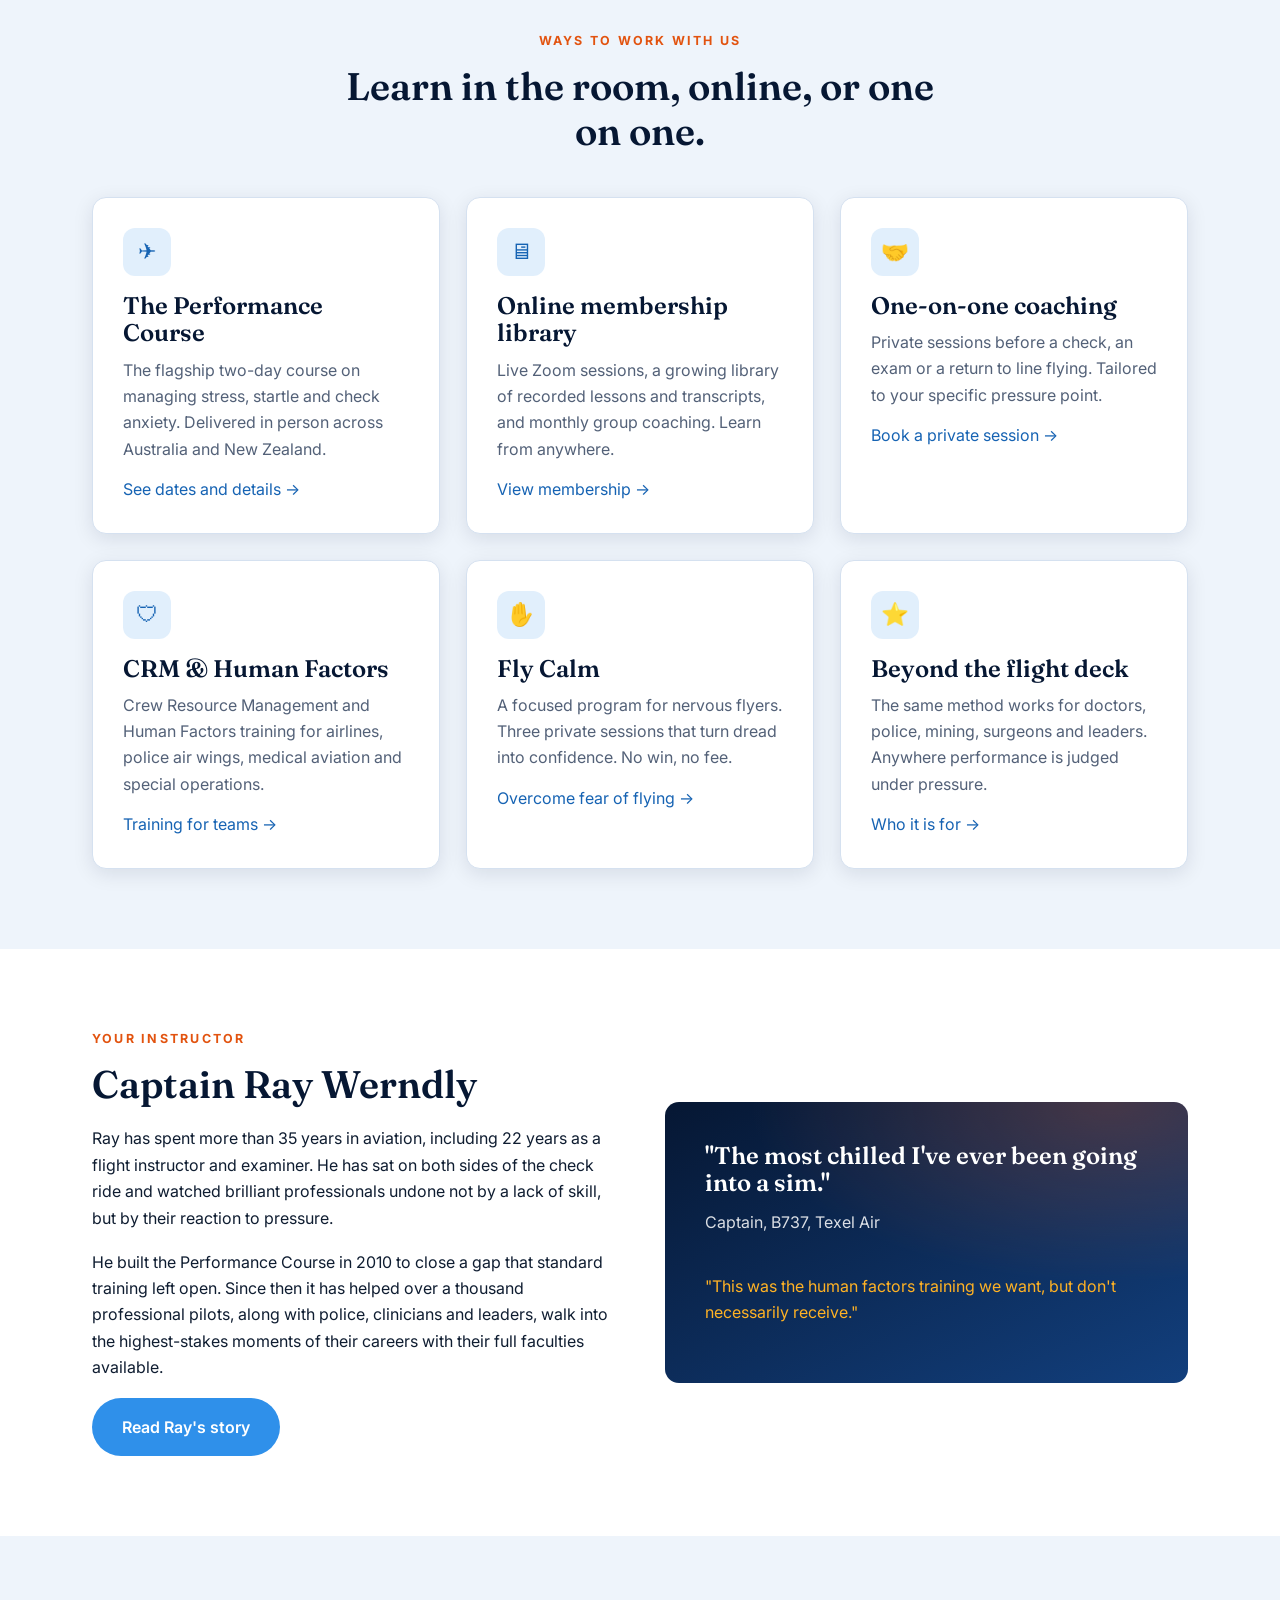
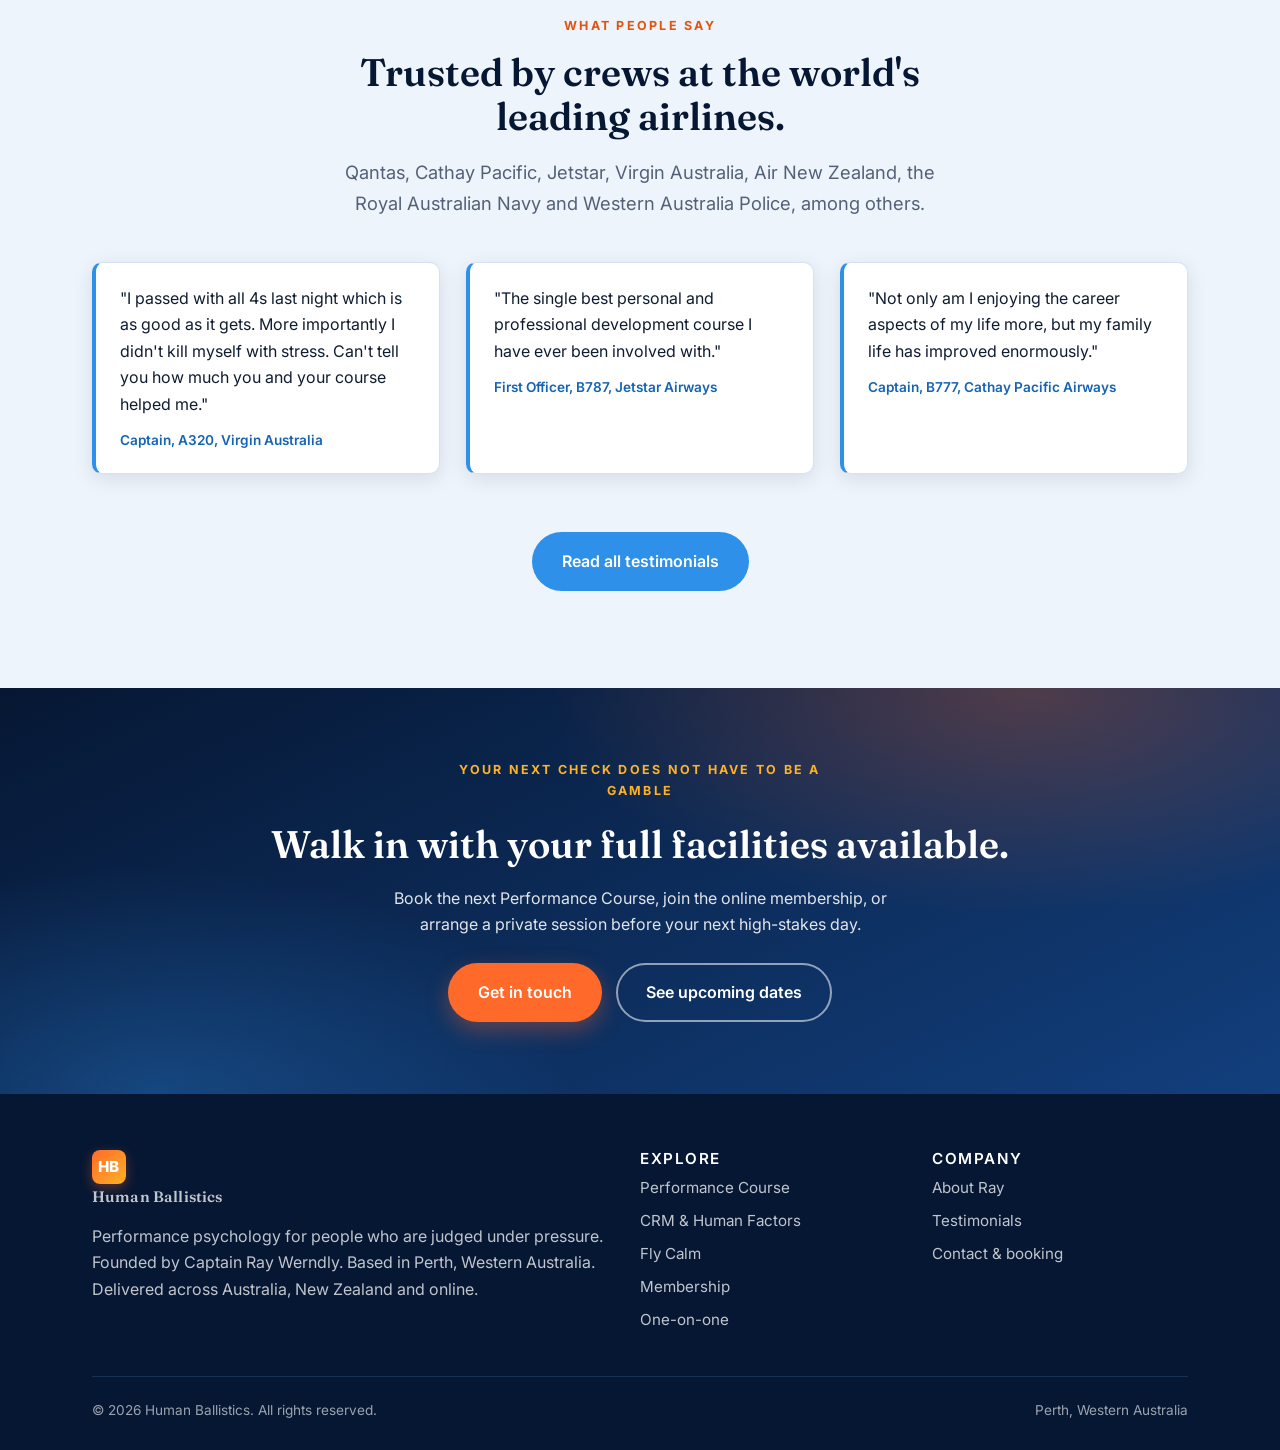
==== commit 5bac7cb0: "Add a distinct photo-hero background to every page (uniform gradient overlay, different image per pa" ====
--- a/index.html
+++ b/index.html
@@ -32,7 +32,7 @@
   </header>
 
   <!-- HERO -->
-  <section class="hero hero--photo">
+  <section class="hero hero--photo" style="background-image:url('assets/hero-cockpit-dusk.jpg')">
     <div class="container">
       <p class="eyebrow">Performance psychology for high-stakes work</p>
       <h1>What got you here won't get you there.</h1>
--- a/css/styles.css
+++ b/css/styles.css
@@ -369,16 +369,29 @@
   border-radius: 10px; padding: 16px 20px; color: var(--ink);
 }
 
-/* ---------- Photo hero (real cockpit-at-dusk image behind the gradient) ---------- */
+/* ---------- Photo hero (a real image behind the brand gradient) ----------
+   Each page sets its own background-image inline on the .hero--photo section,
+   for example: <section class="hero hero--photo" style="background-image:url('assets/xxx.jpg')">
+   The ::before overlay keeps the same darkening gradient and orange glow on
+   every page, so the heroes feel uniform while each photo differs.            */
 .hero--photo {
+  position: relative;
+  isolation: isolate;
+  background-size: cover;
+  background-position: center 40%;
+  background-repeat: no-repeat;
+}
+.hero--photo::before {
+  content: "";
+  position: absolute;
+  inset: 0;
+  z-index: 0;
+  pointer-events: none;
   background:
-    radial-gradient(1100px 480px at 80% -12%, rgba(255,106,43,0.32), transparent 60%),
-    linear-gradient(155deg, rgba(6,23,51,0.90) 0%, rgba(10,32,66,0.82) 48%, rgba(16,52,104,0.72) 100%),
-    url("../assets/hero-cockpit-dusk.jpg");
-  background-size: auto, auto, cover;
-  background-position: center, center, center 38%;
-  background-repeat: no-repeat;
-}
+    radial-gradient(1100px 480px at 80% -12%, rgba(255,106,43,0.30), transparent 60%),
+    linear-gradient(155deg, rgba(6,23,51,0.90) 0%, rgba(10,32,66,0.82) 48%, rgba(16,52,104,0.72) 100%);
+}
+.hero--photo > .container { position: relative; z-index: 1; }
 
 /* ---------- Images ---------- */
 .figure-img {
@@ -401,7 +414,13 @@
   box-shadow: var(--shadow);
 }
 .figure-dark img { width: 100%; border-radius: 8px; display: block; }
-.media-round { border-radius: var(--radius); box-shadow: var(--shadow); width: 100%; object-fit: cover; }
+.media-round { border-radius: var(--radius); box-shadow: var(--shadow); width: 100%; aspect-ratio: 3 / 2; object-fit: cover; display: block; }
+/* Wide cinematic banner (e.g. an airliner across the top of a page) */
+.banner-img {
+  width: 100%; aspect-ratio: 3 / 1; object-fit: cover; object-position: center 45%;
+  border-radius: var(--radius); box-shadow: var(--shadow); display: block;
+}
+@media (max-width: 700px) { .banner-img { aspect-ratio: 16 / 10; } }
 
 /* Small country flag next to a heading */
 .flag {
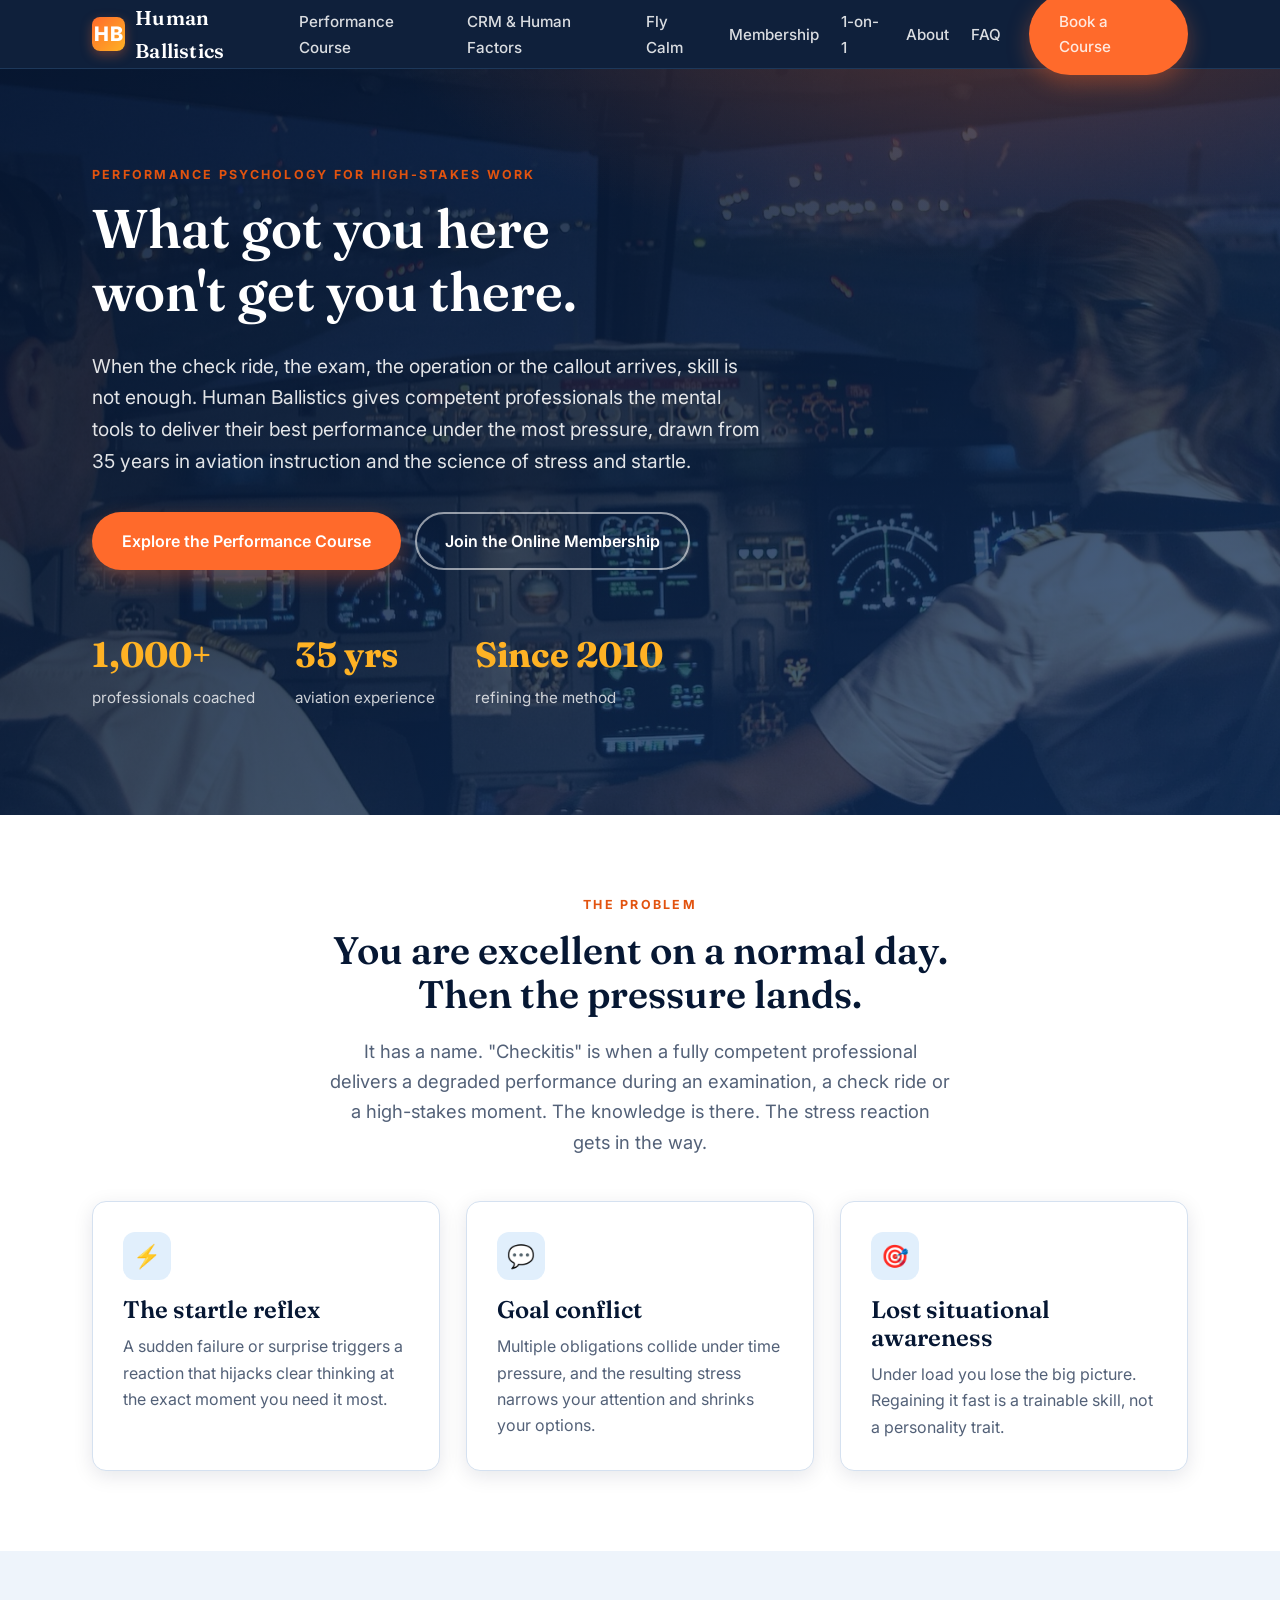
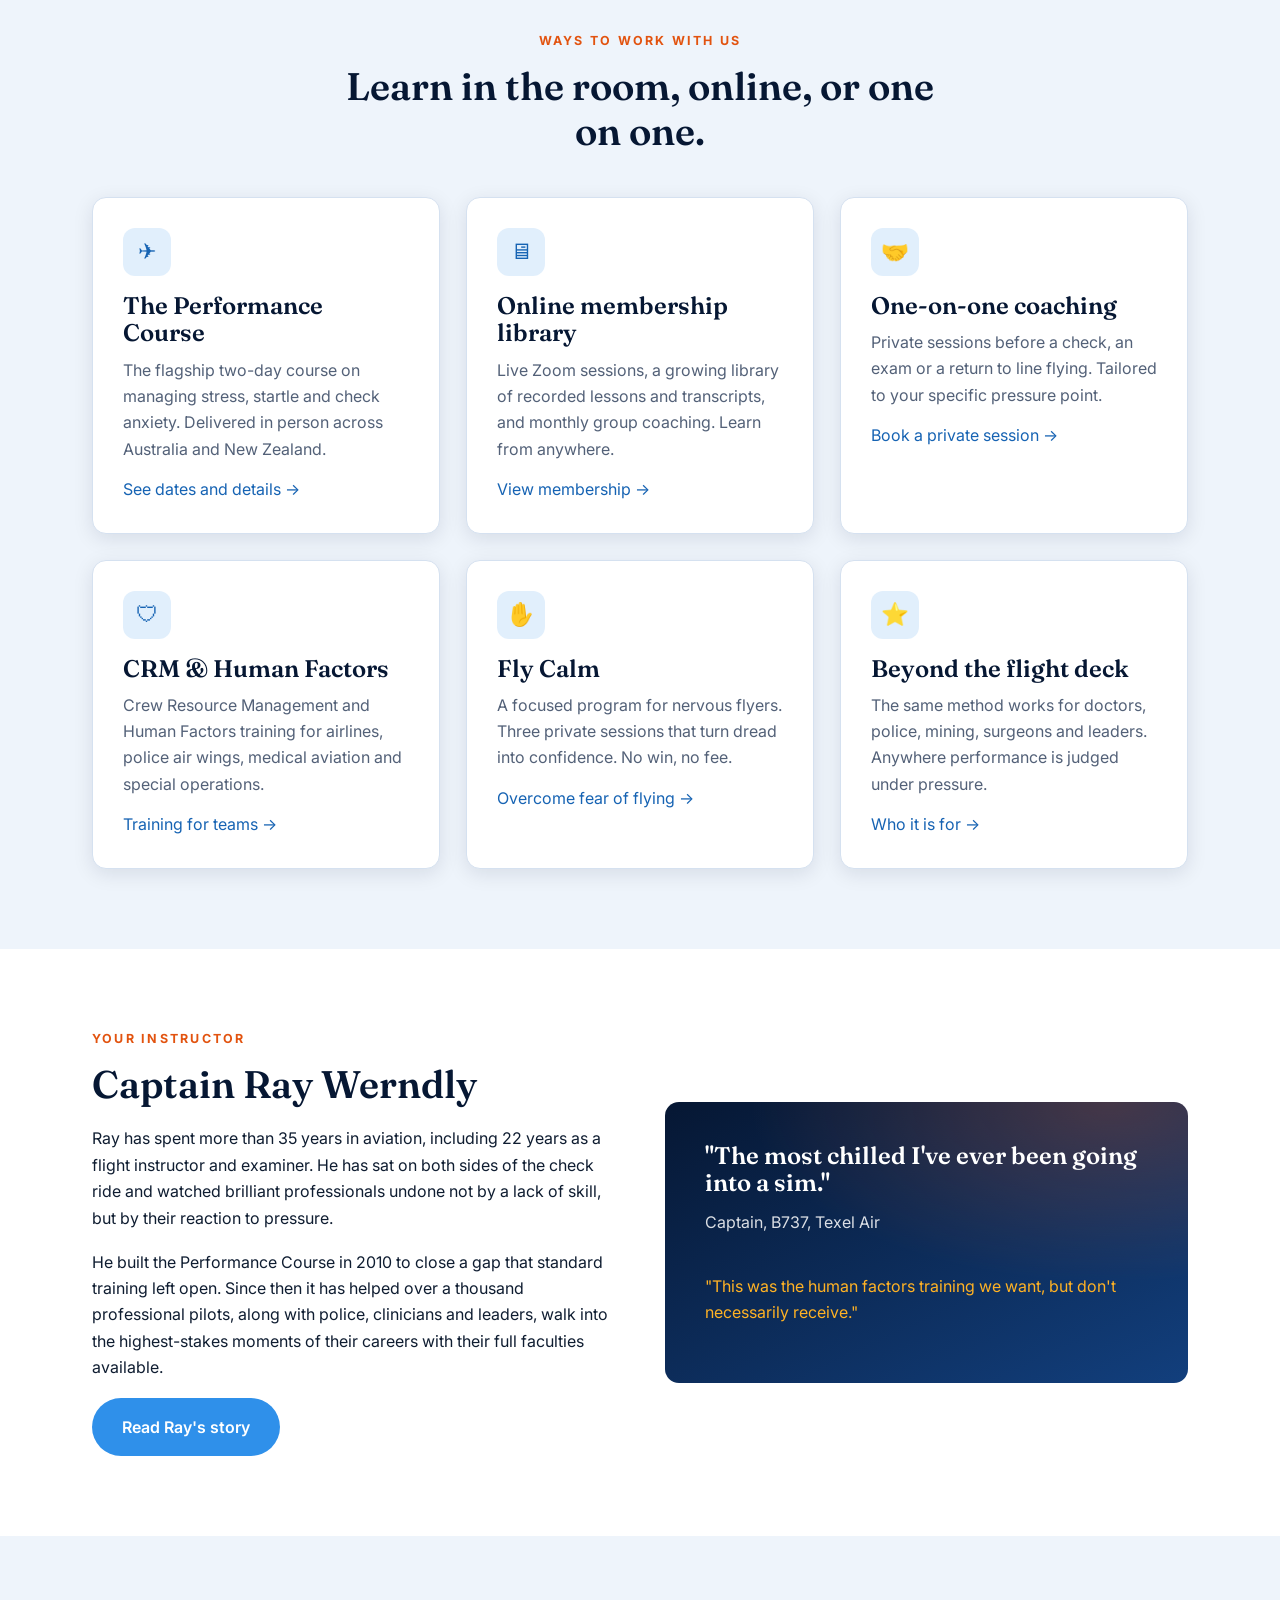
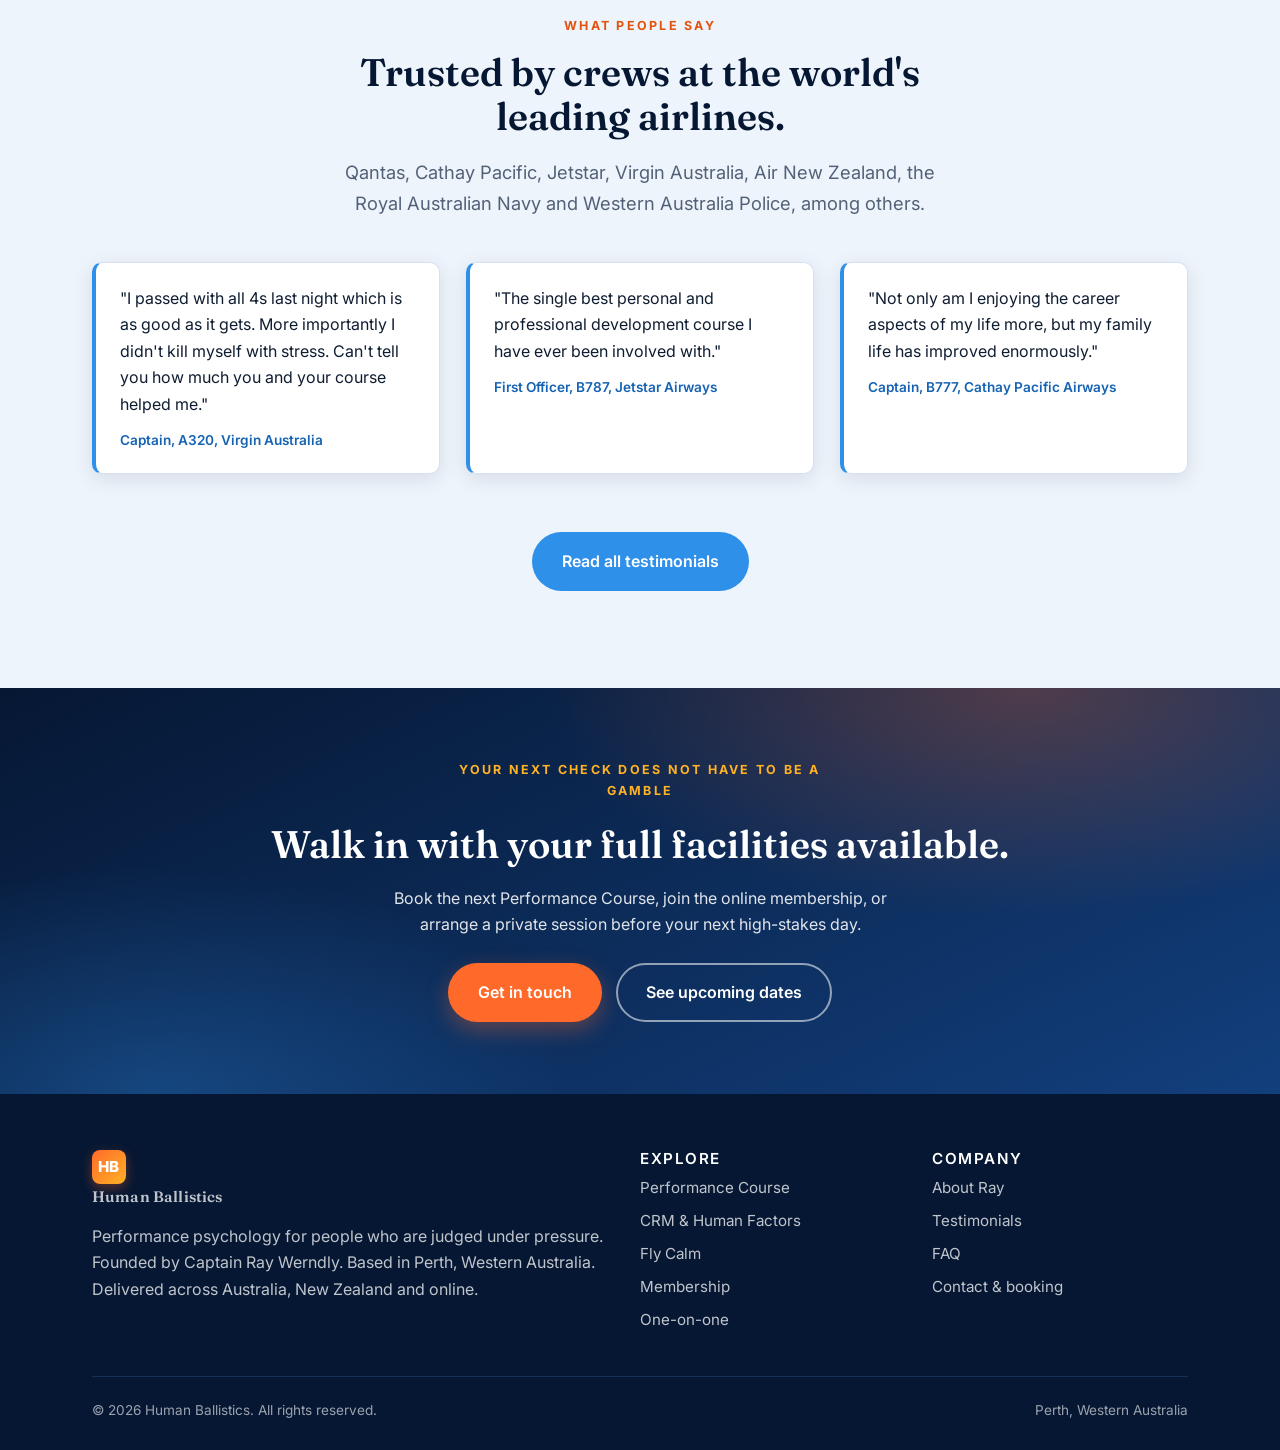
==== commit e471cbc8: "Add FAQ + knowledge-base page with photo hero; link it in nav and footer sitewide" ====
--- a/index.html
+++ b/index.html
@@ -26,6 +26,7 @@
         <li><a href="membership.html">Membership</a></li>
         <li><a href="one-on-one.html">1-on-1</a></li>
         <li><a href="about.html">About</a></li>
+        <li><a href="faq.html">FAQ</a></li>
         <li class="nav-cta"><a class="btn btn-primary" href="contact.html">Book a Course</a></li>
       </ul>
     </div>
@@ -202,6 +203,7 @@
           <h4>Company</h4>
           <a href="about.html">About Ray</a>
           <a href="testimonials.html">Testimonials</a>
+          <a href="faq.html">FAQ</a>
           <a href="contact.html">Contact &amp; booking</a>
         </div>
       </div>
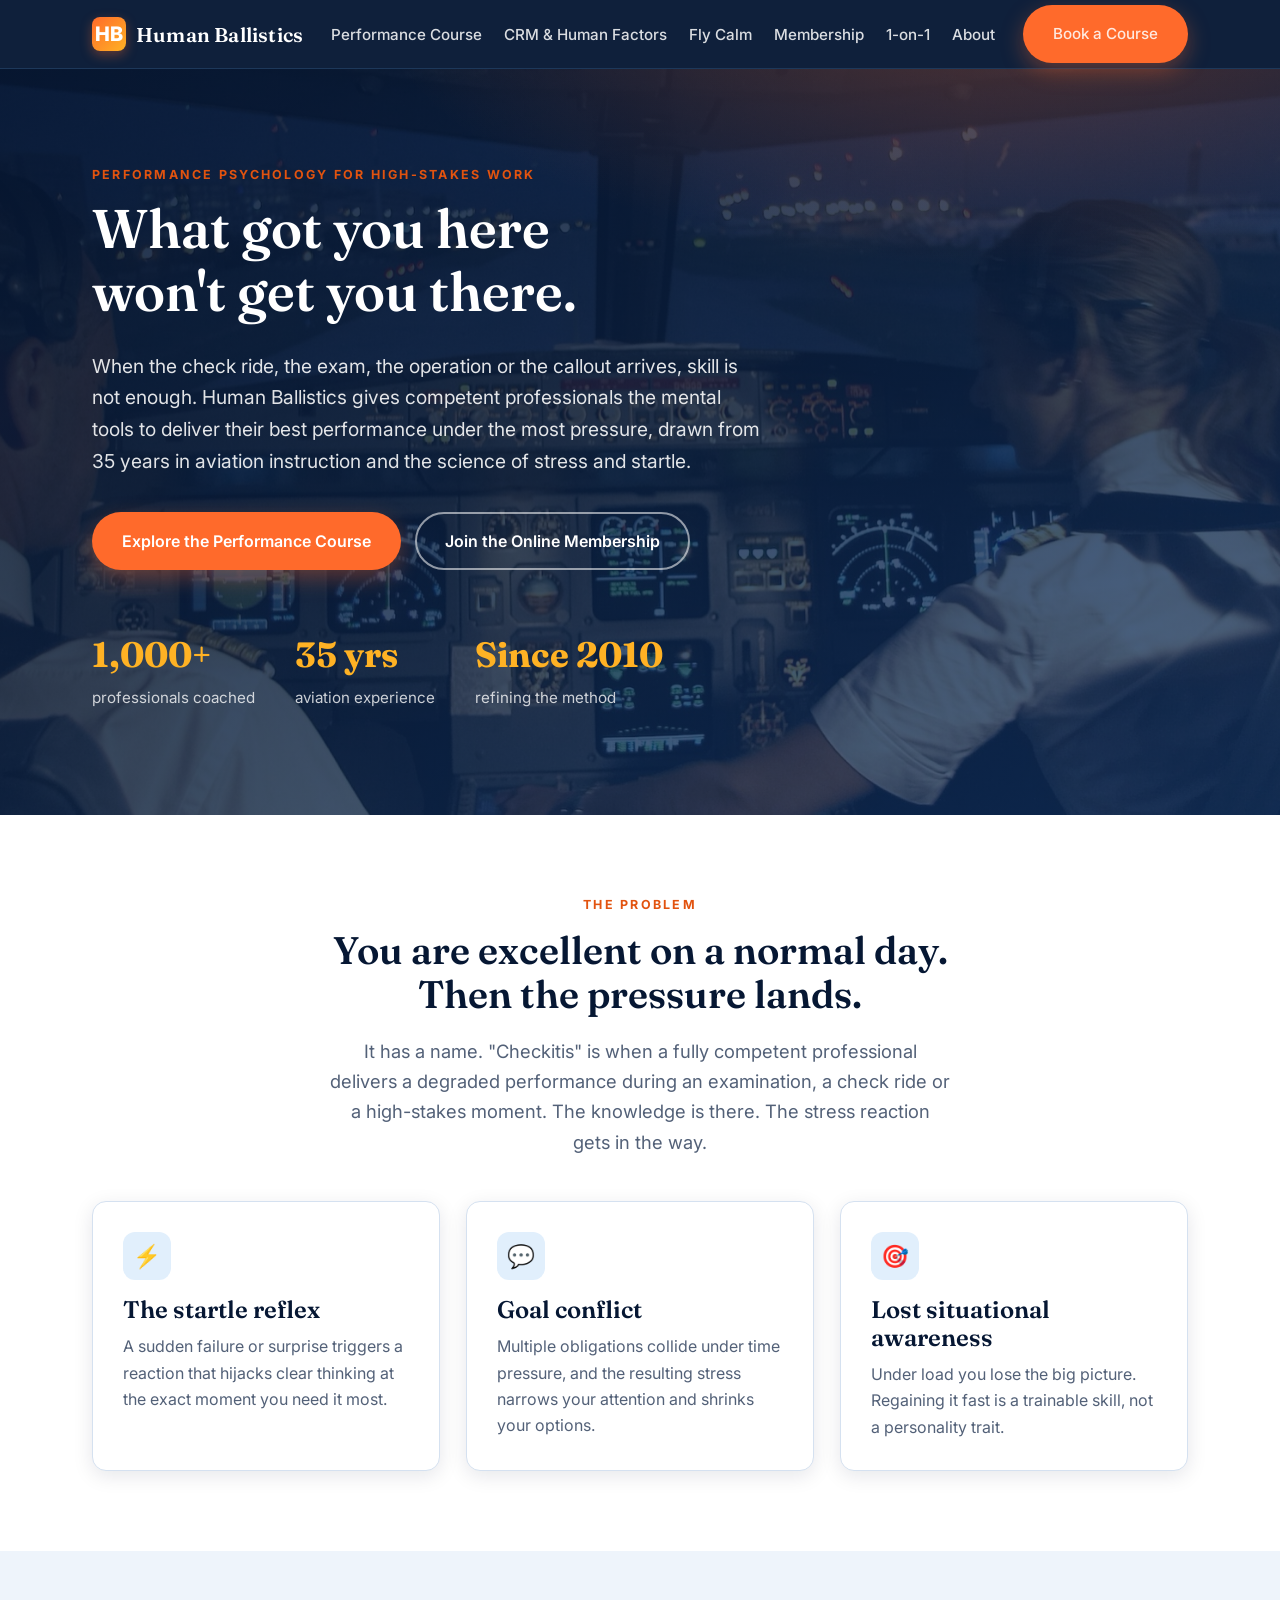
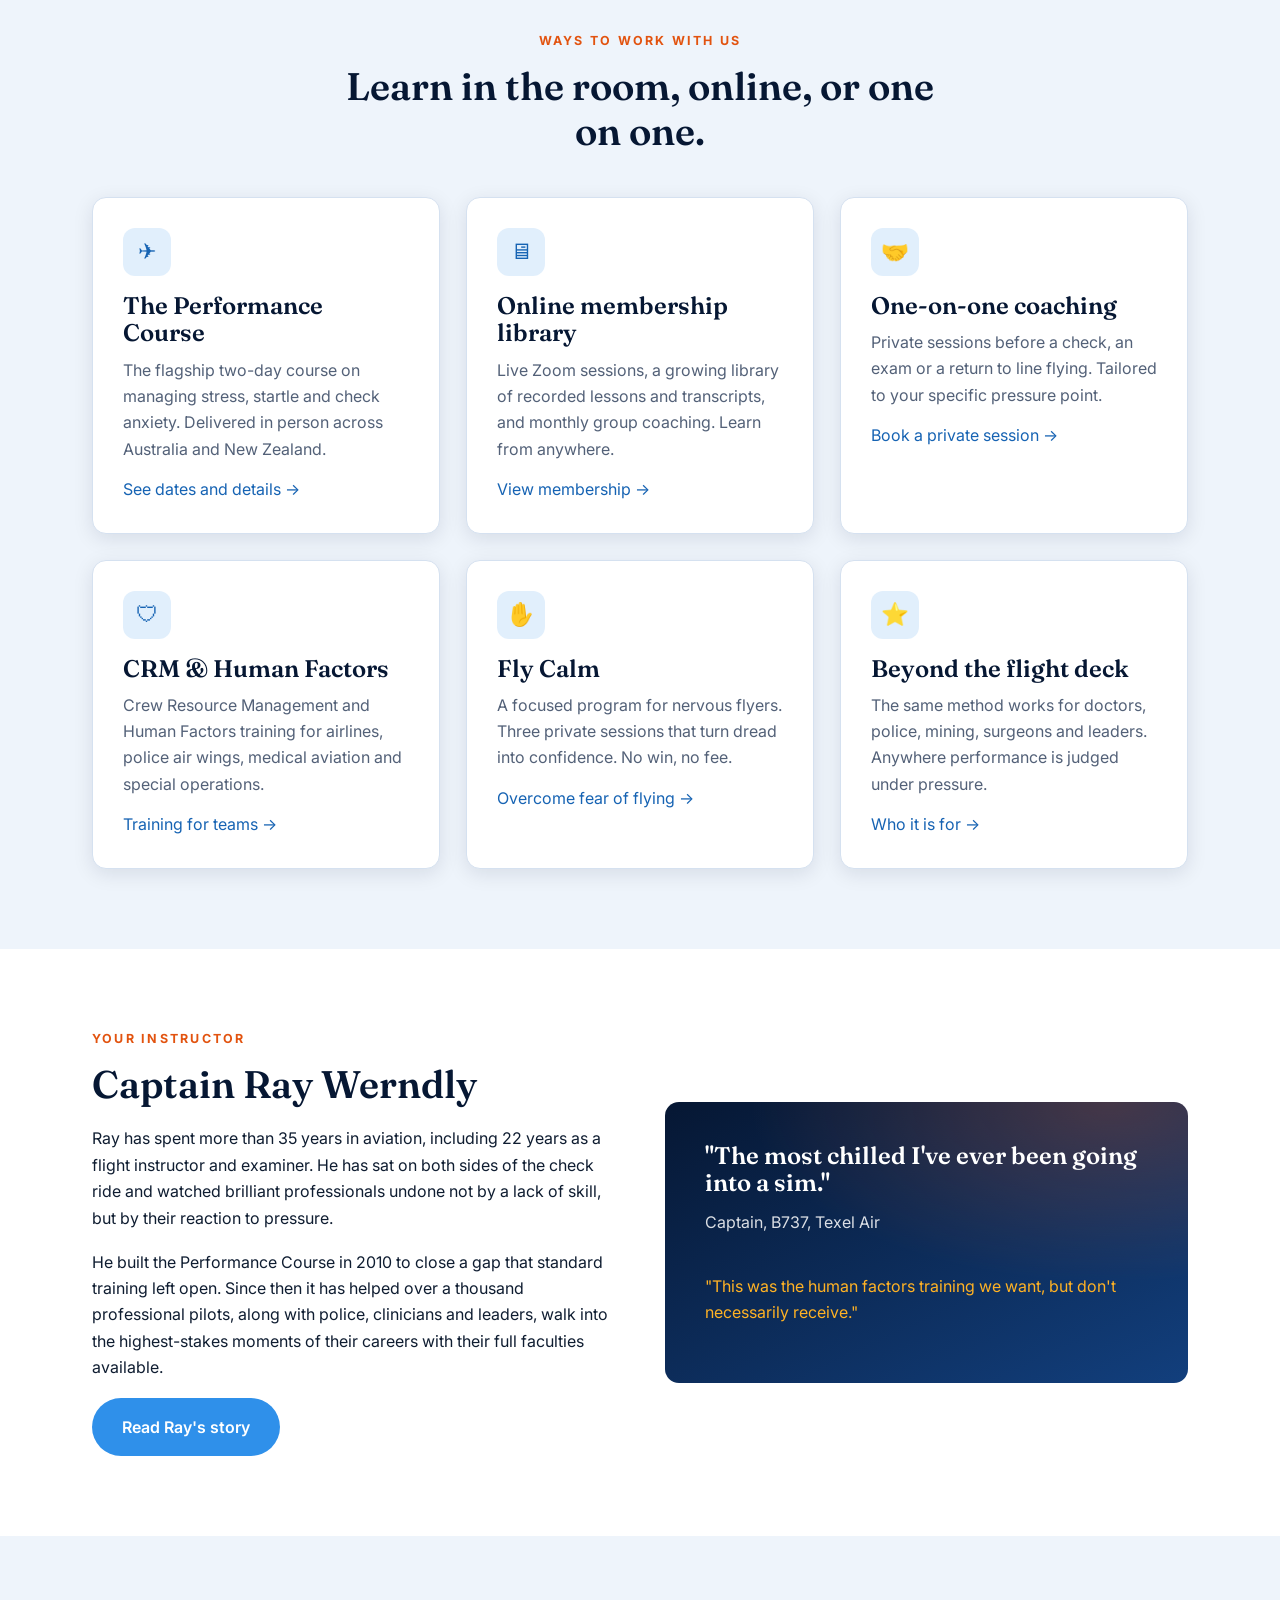
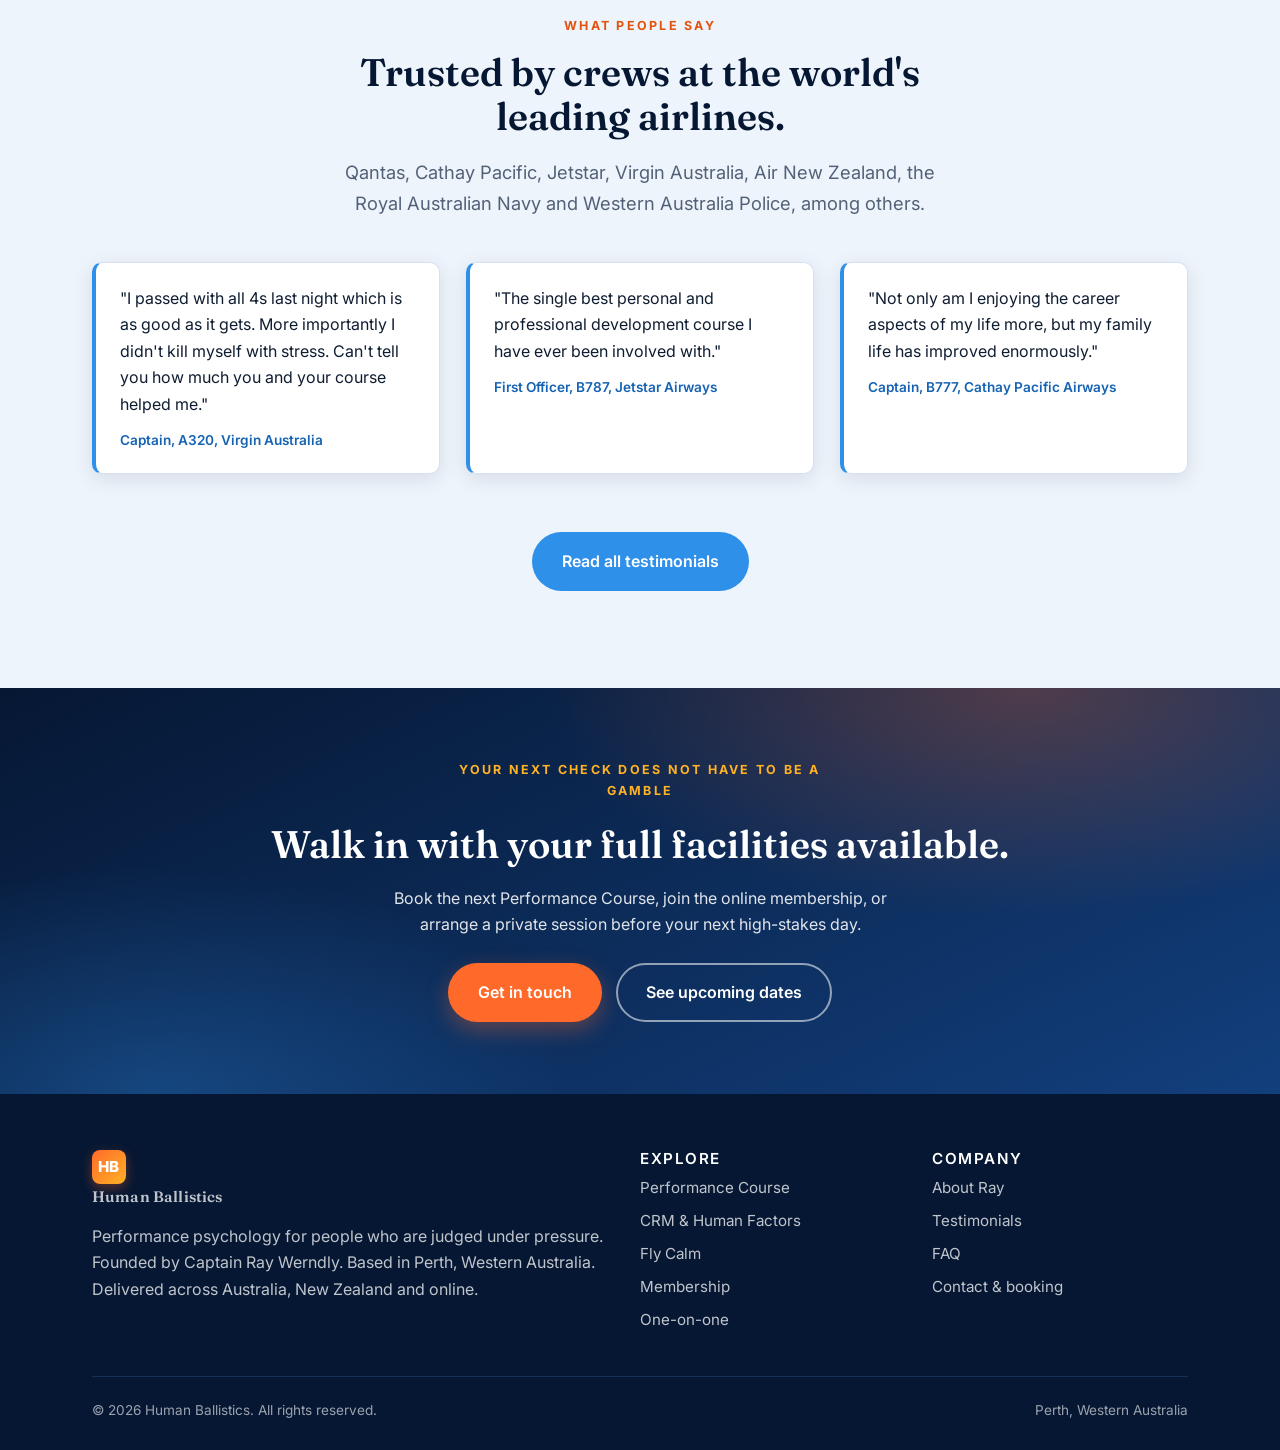
==== commit 473f640c: "Move FAQ out of top nav (footer only) so the main menu stays on one line" ====
--- a/index.html
+++ b/index.html
@@ -26,7 +26,6 @@
         <li><a href="membership.html">Membership</a></li>
         <li><a href="one-on-one.html">1-on-1</a></li>
         <li><a href="about.html">About</a></li>
-        <li><a href="faq.html">FAQ</a></li>
         <li class="nav-cta"><a class="btn btn-primary" href="contact.html">Book a Course</a></li>
       </ul>
     </div>
